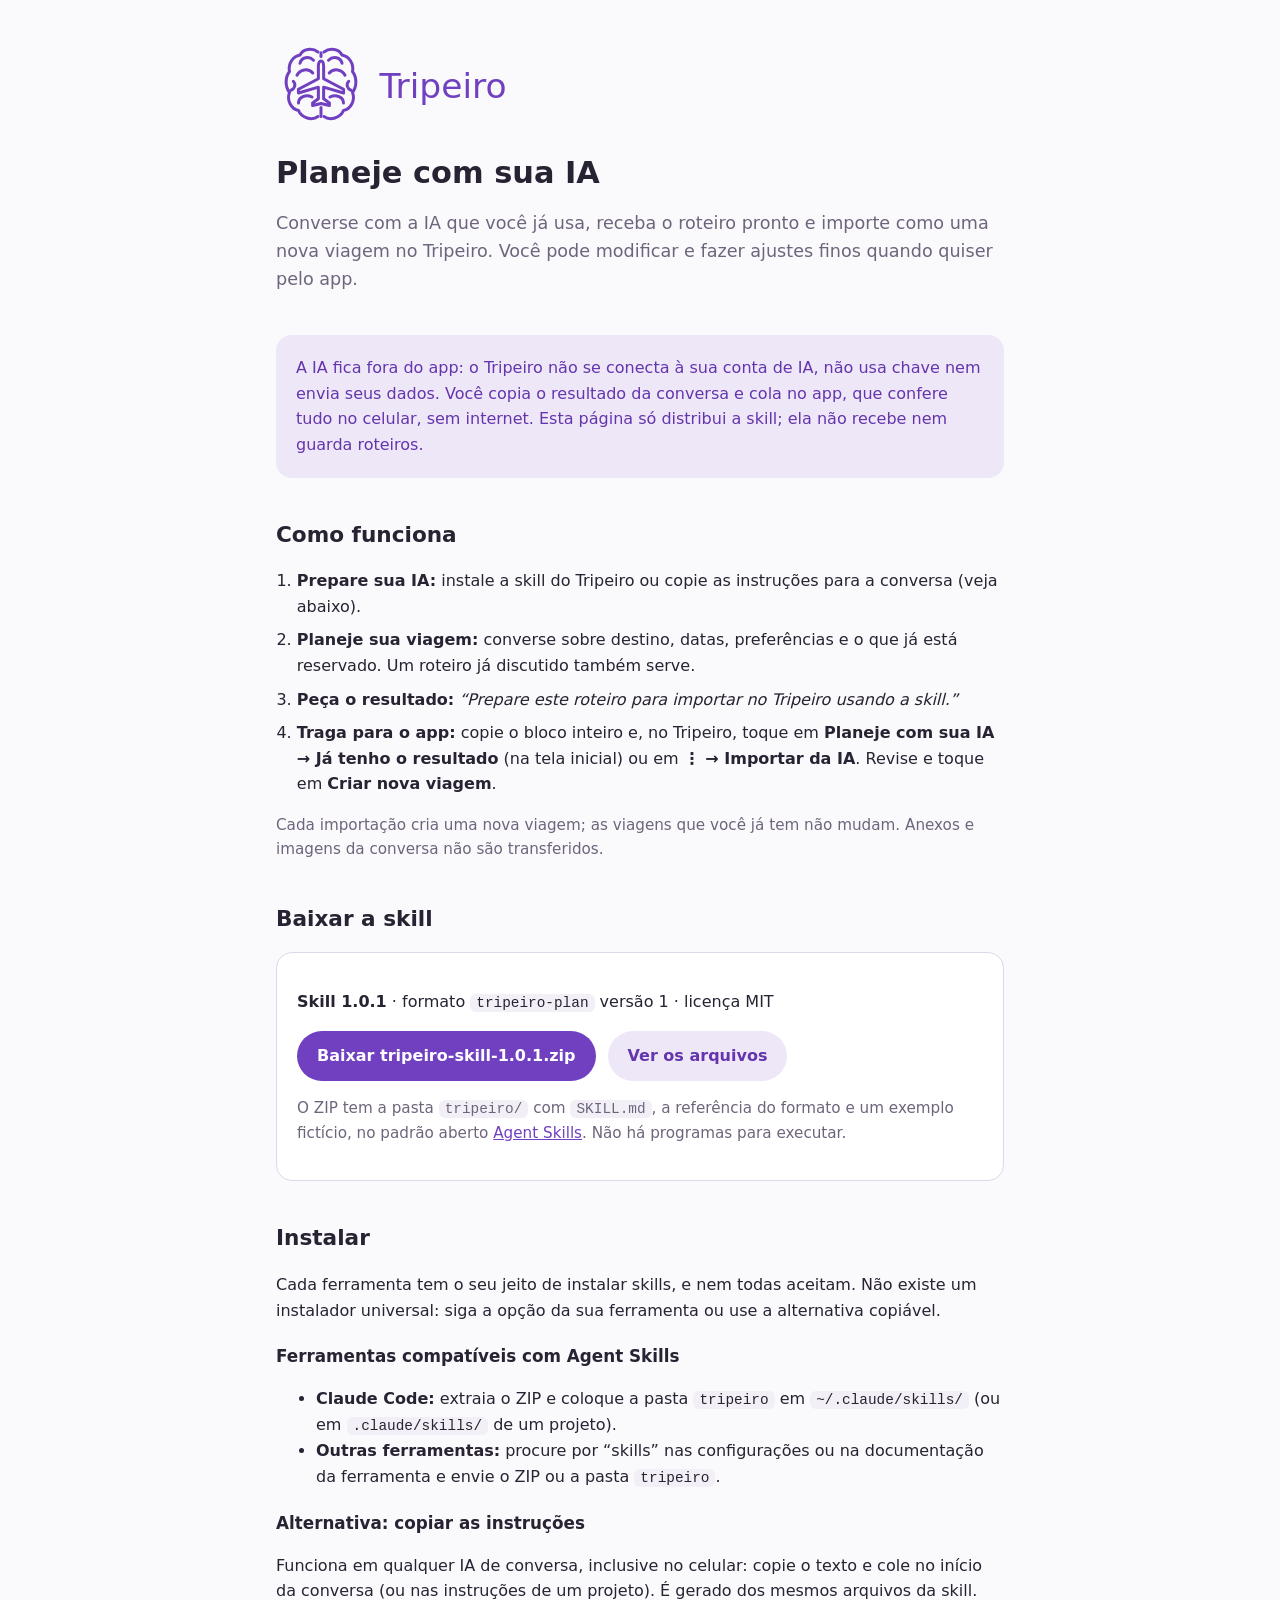
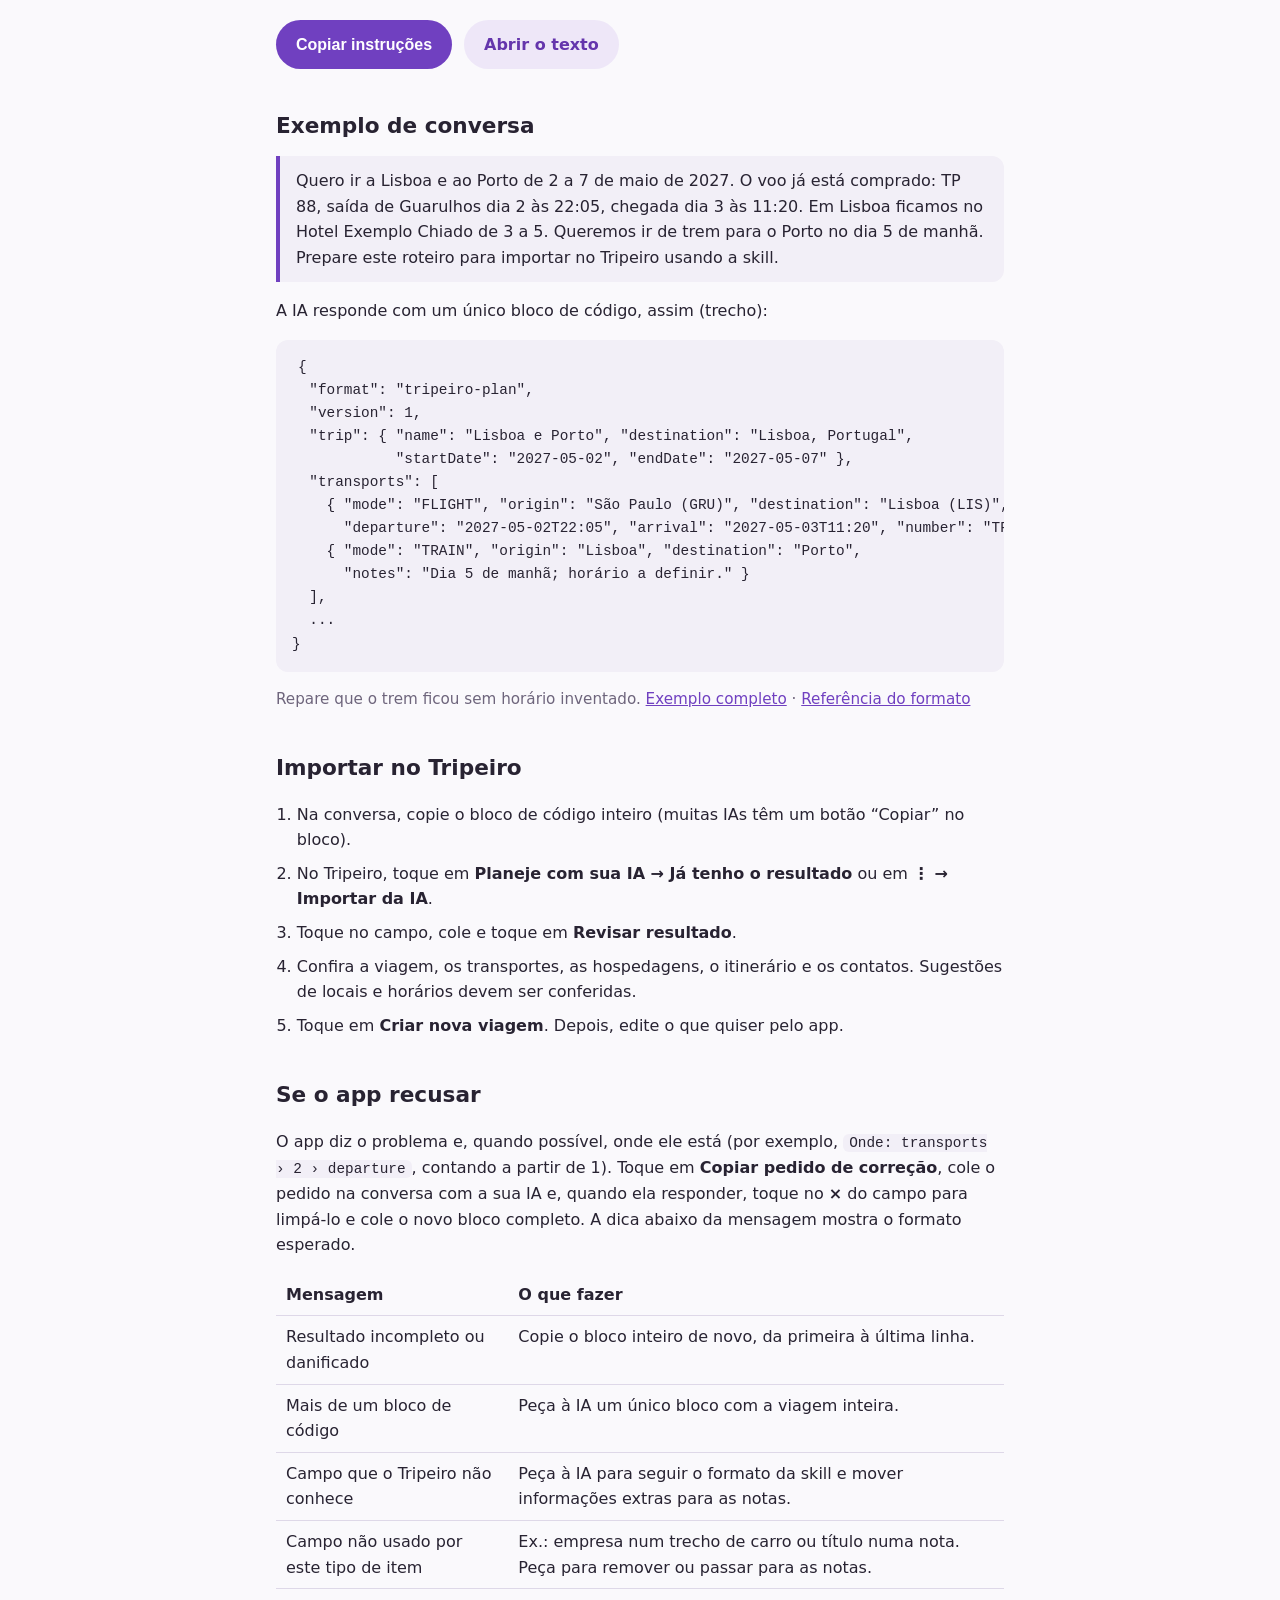
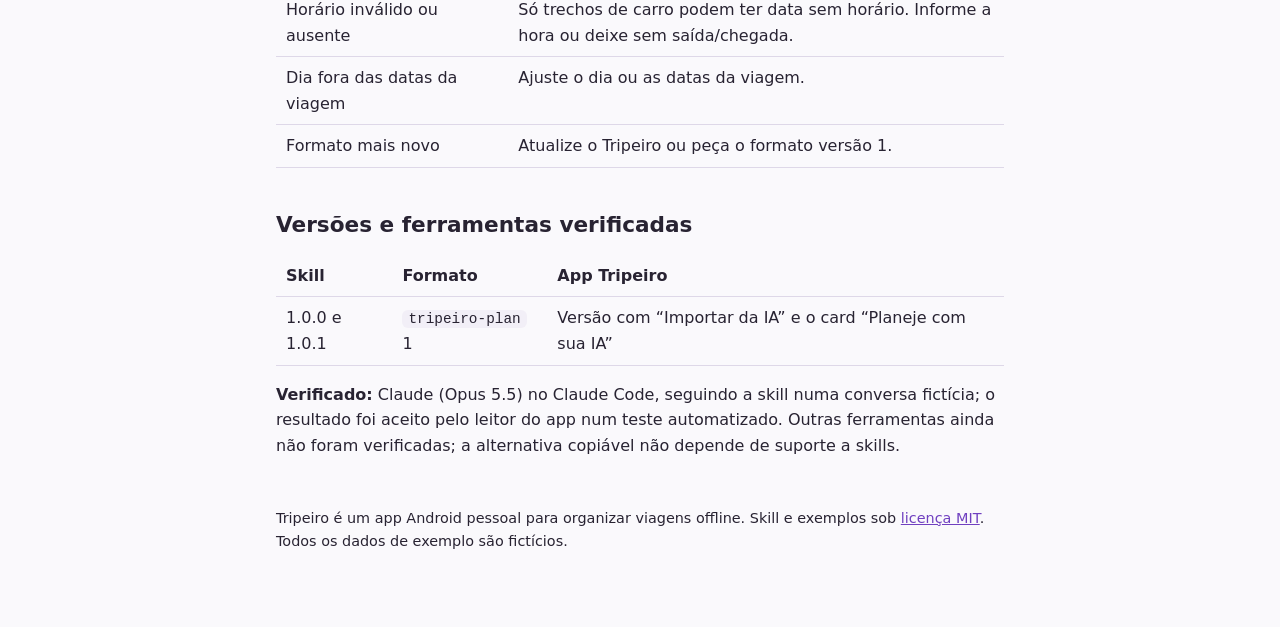
==== docs/index.html @ 2668ce4d "Skill 1.0.1: pedido de correção copiado do app Co-Authored-By: Claude Opus 5.5 <noreply@anthropic.co" ====
<!doctype html>
<html lang="pt-BR">
<head>
<meta charset="utf-8">
<meta name="viewport" content="width=device-width, initial-scale=1">
<title>Tripeiro · Planeje com sua IA</title>
<meta name="description" content="Skill do Tripeiro para planejar viagens com a sua IA e importar o resultado no app.">
<link rel="icon" href="assets/simbolo.svg" type="image/svg+xml">
<style>
  :root {
    --bg:#FAF9FC; --surface:#FFFFFF; --raised:#F2EFF7; --text:#282332; --muted:#6E657C; --line:#DED8E8;
    --primary:#7040C0; --hover:#5E32A8; --on:#FFFFFF; --soft:#EEE7F8; --softtext:#6435AC; --error:#AC3046;
    --radius:16px; color-scheme:light;
  }
  @media (prefers-color-scheme: dark) {
    :root {
      --bg:#17141D; --surface:#211C2A; --raised:#2B2436; --text:#F3EEF8; --muted:#B8ADC8; --line:#44384F;
      --primary:#BB9AF0; --hover:#CCB2F6; --on:#241336; --soft:#352746; --softtext:#D6BDFB; --error:#FF9BAA;
      color-scheme:dark;
    }
    .logo-light { display:none; }
    .logo-dark { display:block !important; }
  }
  * { box-sizing:border-box; }
  body { margin:0; background:var(--bg); color:var(--text); font:16px/1.6 "Segoe UI", Roboto, system-ui, sans-serif; }
  main { max-width:760px; margin:0 auto; padding:24px 16px 64px; }
  header { padding:16px 0 8px; }
  header img { width:240px; max-width:70%; height:auto; }
  .logo-dark { display:none; }
  h1 { font-size:1.9rem; line-height:1.25; margin:16px 0 8px; }
  h2 { font-size:1.35rem; margin:40px 0 12px; }
  h3 { font-size:1.05rem; margin:20px 0 6px; }
  p, li { color:var(--text); }
  .lead { font-size:1.1rem; color:var(--muted); }
  a { color:var(--primary); }
  .card { background:var(--surface); border:1px solid var(--line); border-radius:var(--radius); padding:20px; margin:16px 0; }
  .soft { background:var(--soft); color:var(--softtext); border:none; }
  ol.steps { padding-left:1.3em; }
  ol.steps li { margin:8px 0; }
  .button { display:inline-flex; align-items:center; gap:8px; min-height:48px; padding:12px 20px; border-radius:999px;
    background:var(--primary); color:var(--on); text-decoration:none; font-weight:600; border:none; font-size:1rem; cursor:pointer; }
  .button:hover { background:var(--hover); }
  .button.secondary { background:var(--soft); color:var(--softtext); }
  .actions { display:flex; flex-wrap:wrap; gap:12px; margin:12px 0; }
  code, pre { font-family:Consolas, "Roboto Mono", monospace; font-size:.9rem; }
  code { background:var(--raised); padding:1px 6px; border-radius:6px; }
  pre { background:var(--raised); padding:16px; border-radius:12px; overflow-x:auto; white-space:pre; }
  blockquote { margin:0; padding:12px 16px; border-left:4px solid var(--primary); background:var(--raised); border-radius:0 12px 12px 0; }
  table { width:100%; border-collapse:collapse; display:block; overflow-x:auto; }
  th, td { text-align:left; padding:8px 10px; border-bottom:1px solid var(--line); vertical-align:top; }
  .muted { color:var(--muted); font-size:.95rem; }
  #copy-status { margin-left:4px; color:var(--muted); }
  footer { margin-top:48px; color:var(--muted); font-size:.9rem; }
  :focus-visible { outline:3px solid var(--primary); outline-offset:2px; }
</style>
</head>
<body>
<main>
<header>
  <img class="logo-light" src="assets/logo.svg" alt="Tripeiro" width="320" height="120">
  <img class="logo-dark" src="assets/logo-escuro.svg" alt="Tripeiro" width="320" height="120">
  <h1>Planeje com sua IA</h1>
  <p class="lead">Converse com a IA que você já usa, receba o roteiro pronto e importe como uma nova viagem no Tripeiro. Você pode modificar e fazer ajustes finos quando quiser pelo app.</p>
</header>

<div class="card soft">
  A IA fica fora do app: o Tripeiro não se conecta à sua conta de IA, não usa chave nem envia seus dados. Você copia o resultado da conversa e cola no app, que confere tudo no celular, sem internet. Esta página só distribui a skill; ela não recebe nem guarda roteiros.
</div>

<h2 id="como-funciona">Como funciona</h2>
<ol class="steps">
  <li><strong>Prepare sua IA:</strong> instale a skill do Tripeiro ou copie as instruções para a conversa (veja abaixo).</li>
  <li><strong>Planeje sua viagem:</strong> converse sobre destino, datas, preferências e o que já está reservado. Um roteiro já discutido também serve.</li>
  <li><strong>Peça o resultado:</strong> <em>“Prepare este roteiro para importar no Tripeiro usando a skill.”</em></li>
  <li><strong>Traga para o app:</strong> copie o bloco inteiro e, no Tripeiro, toque em <strong>Planeje com sua IA → Já tenho o resultado</strong> (na tela inicial) ou em <strong>⋮ → Importar da IA</strong>. Revise e toque em <strong>Criar nova viagem</strong>.</li>
</ol>
<p class="muted">Cada importação cria uma nova viagem; as viagens que você já tem não mudam. Anexos e imagens da conversa não são transferidos.</p>

<h2 id="baixar">Baixar a skill</h2>
<div class="card">
  <p><strong>Skill 1.0.1</strong> · formato <code>tripeiro-plan</code> versão 1 · licença MIT</p>
  <div class="actions">
    <a class="button" href="downloads/tripeiro-skill-1.0.1.zip" download>Baixar tripeiro-skill-1.0.1.zip</a>
    <a class="button secondary" href="https://github.com/gdonscoi/tripeiro/tree/main/skills/tripeiro">Ver os arquivos</a>
  </div>
  <p class="muted">O ZIP tem a pasta <code>tripeiro/</code> com <code>SKILL.md</code>, a referência do formato e um exemplo fictício, no padrão aberto <a href="https://agentskills.io/specification">Agent Skills</a>. Não há programas para executar.</p>
</div>

<h2 id="instalar">Instalar</h2>
<p>Cada ferramenta tem o seu jeito de instalar skills, e nem todas aceitam. Não existe um instalador universal: siga a opção da sua ferramenta ou use a alternativa copiável.</p>
<h3>Ferramentas compatíveis com Agent Skills</h3>
<ul>
  <li><strong>Claude Code:</strong> extraia o ZIP e coloque a pasta <code>tripeiro</code> em <code>~/.claude/skills/</code> (ou em <code>.claude/skills/</code> de um projeto).</li>
  <li><strong>Outras ferramentas:</strong> procure por “skills” nas configurações ou na documentação da ferramenta e envie o ZIP ou a pasta <code>tripeiro</code>.</li>
</ul>
<h3 id="copiar">Alternativa: copiar as instruções</h3>
<p>Funciona em qualquer IA de conversa, inclusive no celular: copie o texto e cole no início da conversa (ou nas instruções de um projeto). É gerado dos mesmos arquivos da skill.</p>
<div class="actions">
  <button class="button" id="copy" type="button">Copiar instruções</button>
  <a class="button secondary" href="instrucoes.txt">Abrir o texto</a>
  <span id="copy-status" role="status" aria-live="polite"></span>
</div>

<h2 id="exemplo">Exemplo de conversa</h2>
<blockquote>Quero ir a Lisboa e ao Porto de 2 a 7 de maio de 2027. O voo já está comprado: TP 88, saída de Guarulhos dia 2 às 22:05, chegada dia 3 às 11:20. Em Lisboa ficamos no Hotel Exemplo Chiado de 3 a 5. Queremos ir de trem para o Porto no dia 5 de manhã. Prepare este roteiro para importar no Tripeiro usando a skill.</blockquote>
<p>A IA responde com um único bloco de código, assim (trecho):</p>
<pre><code>{
  "format": "tripeiro-plan",
  "version": 1,
  "trip": { "name": "Lisboa e Porto", "destination": "Lisboa, Portugal",
            "startDate": "2027-05-02", "endDate": "2027-05-07" },
  "transports": [
    { "mode": "FLIGHT", "origin": "São Paulo (GRU)", "destination": "Lisboa (LIS)",
      "departure": "2027-05-02T22:05", "arrival": "2027-05-03T11:20", "number": "TP 88" },
    { "mode": "TRAIN", "origin": "Lisboa", "destination": "Porto",
      "notes": "Dia 5 de manhã; horário a definir." }
  ],
  ...
}</code></pre>
<p class="muted">Repare que o trem ficou sem horário inventado. <a href="exemplo-roteiro.json">Exemplo completo</a> · <a href="https://github.com/gdonscoi/tripeiro/blob/main/skills/tripeiro/references/formato-do-roteiro.md">Referência do formato</a></p>

<h2 id="importar">Importar no Tripeiro</h2>
<ol class="steps">
  <li>Na conversa, copie o bloco de código inteiro (muitas IAs têm um botão “Copiar” no bloco).</li>
  <li>No Tripeiro, toque em <strong>Planeje com sua IA → Já tenho o resultado</strong> ou em <strong>⋮ → Importar da IA</strong>.</li>
  <li>Toque no campo, cole e toque em <strong>Revisar resultado</strong>.</li>
  <li>Confira a viagem, os transportes, as hospedagens, o itinerário e os contatos. Sugestões de locais e horários devem ser conferidas.</li>
  <li>Toque em <strong>Criar nova viagem</strong>. Depois, edite o que quiser pelo app.</li>
</ol>

<h2 id="problemas">Se o app recusar</h2>
<p>O app diz o problema e, quando possível, onde ele está (por exemplo, <code>Onde: transports › 2 › departure</code>, contando a partir de 1). Toque em <strong>Copiar pedido de correção</strong>, cole o pedido na conversa com a sua IA e, quando ela responder, toque no <strong>×</strong> do campo para limpá-lo e cole o novo bloco completo. A dica abaixo da mensagem mostra o formato esperado.</p>
<table>
  <thead><tr><th>Mensagem</th><th>O que fazer</th></tr></thead>
  <tbody>
    <tr><td>Resultado incompleto ou danificado</td><td>Copie o bloco inteiro de novo, da primeira à última linha.</td></tr>
    <tr><td>Mais de um bloco de código</td><td>Peça à IA um único bloco com a viagem inteira.</td></tr>
    <tr><td>Campo que o Tripeiro não conhece</td><td>Peça à IA para seguir o formato da skill e mover informações extras para as notas.</td></tr>
    <tr><td>Campo não usado por este tipo de item</td><td>Ex.: empresa num trecho de carro ou título numa nota. Peça para remover ou passar para as notas.</td></tr>
    <tr><td>Horário inválido ou ausente</td><td>Só trechos de carro podem ter data sem horário. Informe a hora ou deixe sem saída/chegada.</td></tr>
    <tr><td>Dia fora das datas da viagem</td><td>Ajuste o dia ou as datas da viagem.</td></tr>
    <tr><td>Formato mais novo</td><td>Atualize o Tripeiro ou peça o formato versão 1.</td></tr>
  </tbody>
</table>

<h2 id="verificado">Versões e ferramentas verificadas</h2>
<table>
  <thead><tr><th>Skill</th><th>Formato</th><th>App Tripeiro</th></tr></thead>
  <tbody><tr><td>1.0.0 e 1.0.1</td><td><code>tripeiro-plan</code> 1</td><td>Versão com “Importar da IA” e o card “Planeje com sua IA”</td></tr></tbody>
</table>
<p><strong>Verificado:</strong> Claude (Opus 5.5) no Claude Code, seguindo a skill numa conversa fictícia; o resultado foi aceito pelo leitor do app num teste automatizado. Outras ferramentas ainda não foram verificadas; a alternativa copiável não depende de suporte a skills.</p>

<footer>
  <p>Tripeiro é um app Android pessoal para organizar viagens offline. Skill e exemplos sob <a href="https://github.com/gdonscoi/tripeiro/blob/main/LICENSE">licença MIT</a>. Todos os dados de exemplo são fictícios.</p>
</footer>
</main>
<script>
  document.getElementById('copy').addEventListener('click', async () => {
    const status = document.getElementById('copy-status');
    try {
      const text = await (await fetch('instrucoes.txt')).text();
      await navigator.clipboard.writeText(text);
      status.textContent = 'Instruções copiadas.';
    } catch (e) {
      status.textContent = 'Não foi possível copiar. Use “Abrir o texto” e copie de lá.';
    }
  });
</script>
</body>
</html>
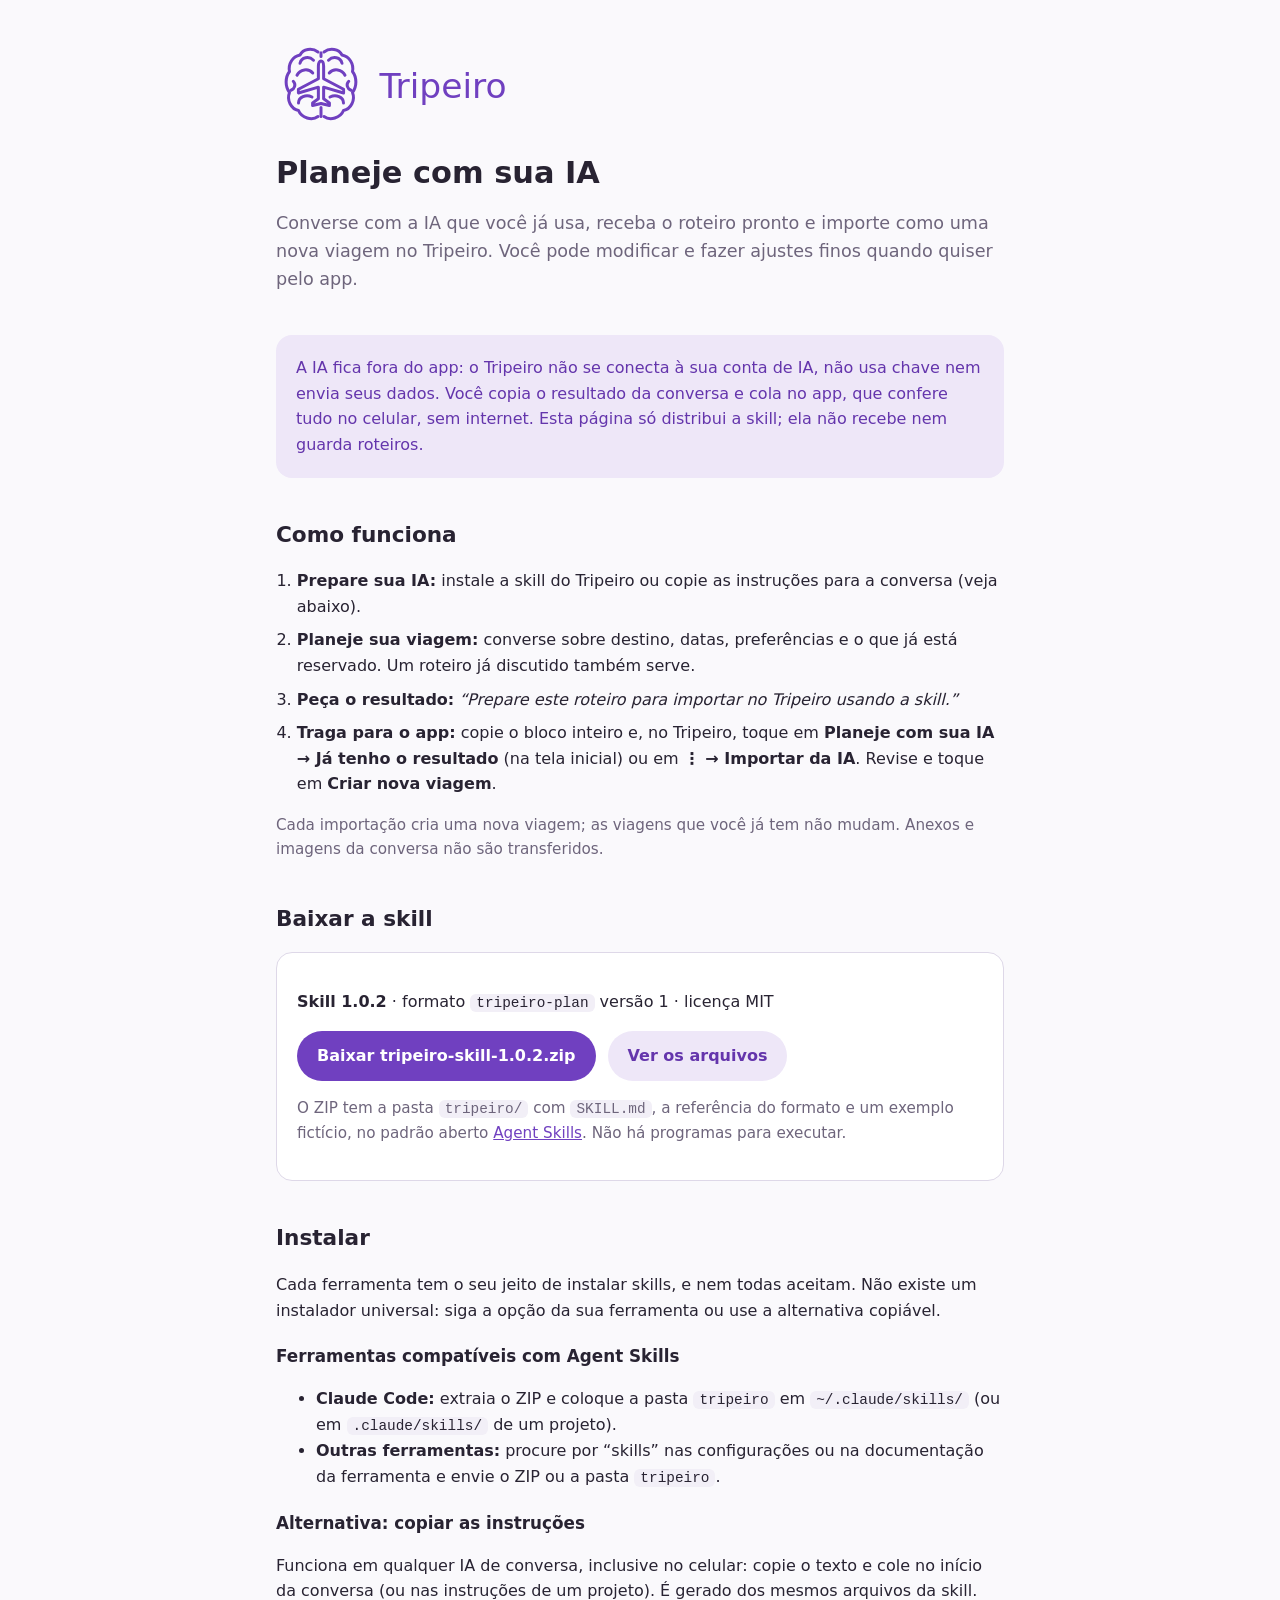
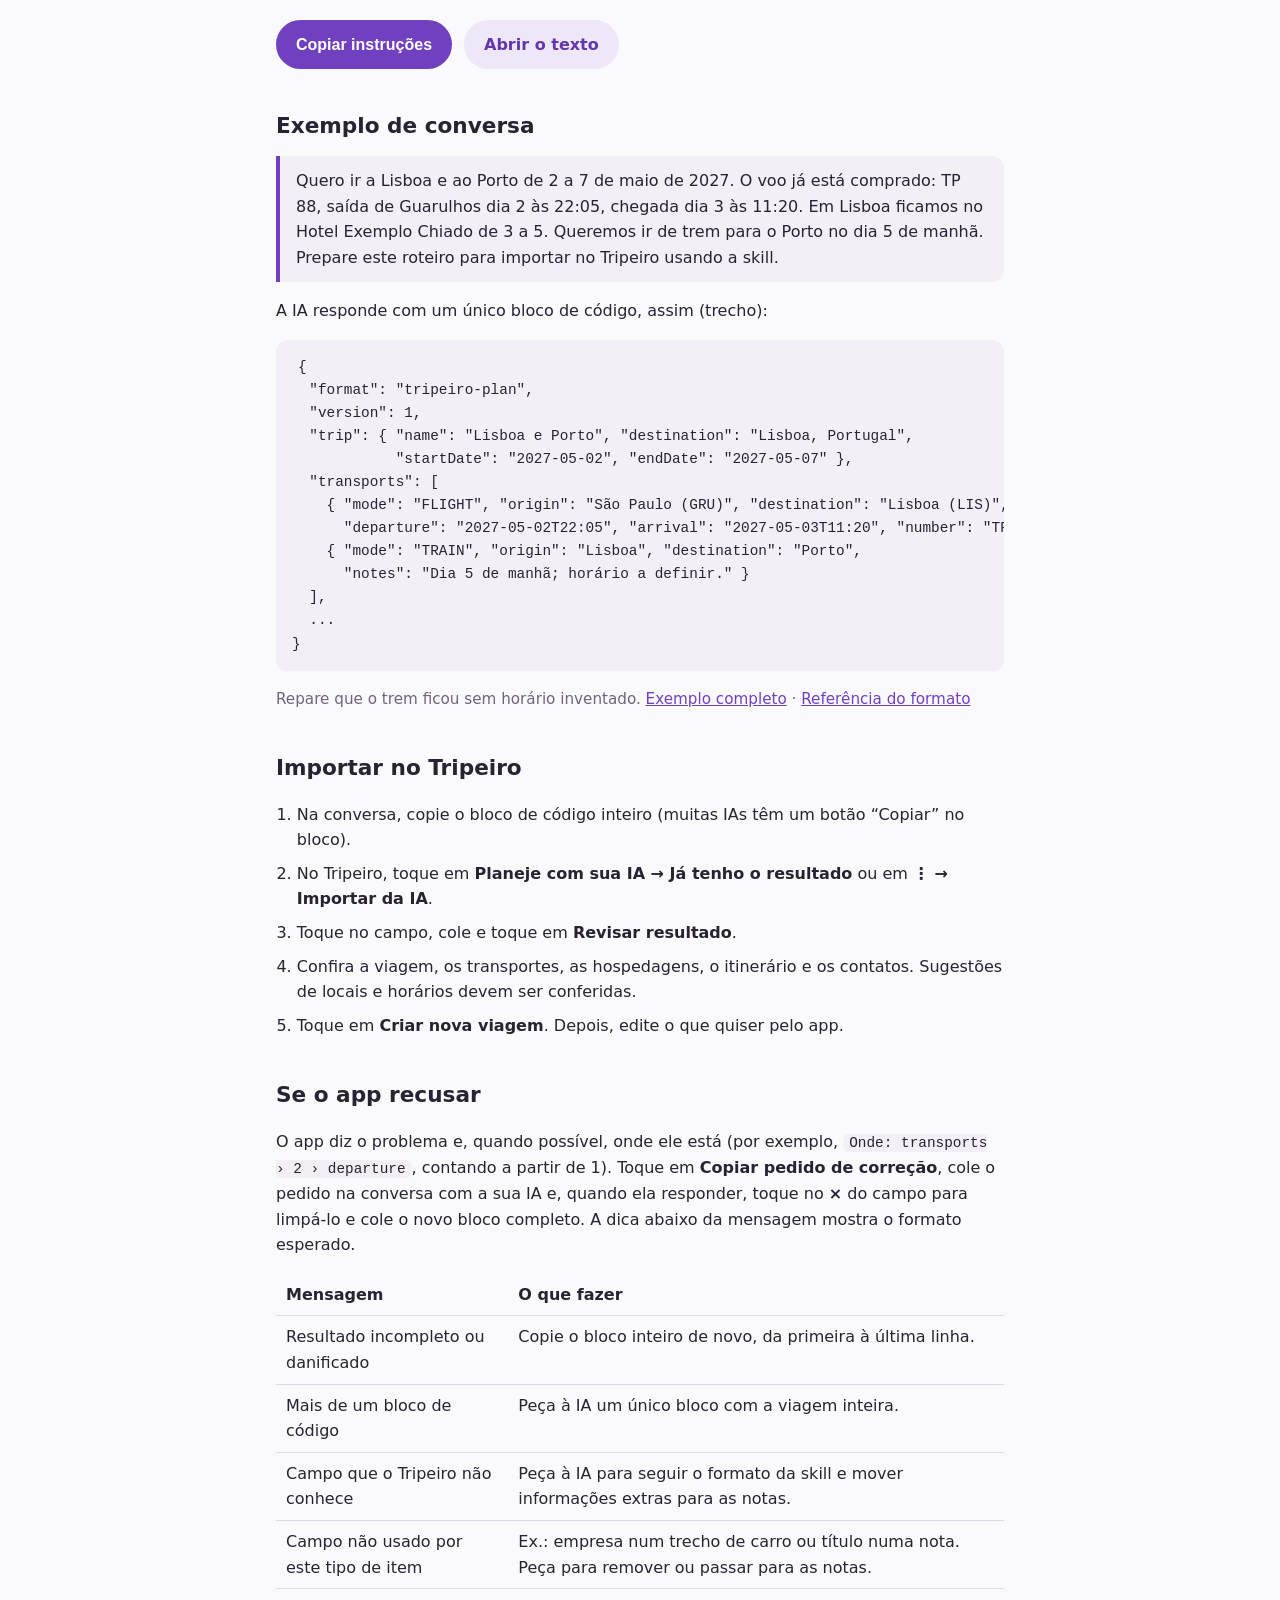
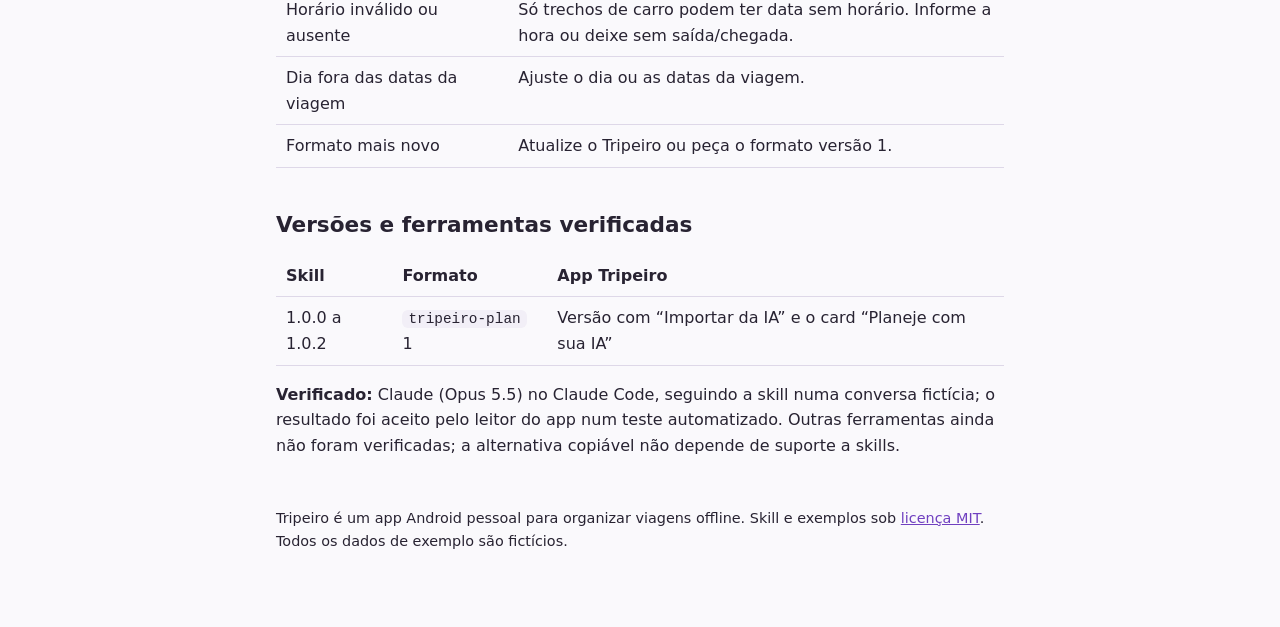
==== commit e175768d: "Skill 1.0.2: pesquisar endereco e coordenadas dos locais" ====
--- a/docs/index.html
+++ b/docs/index.html
@@ -78,9 +78,9 @@
 
 <h2 id="baixar">Baixar a skill</h2>
 <div class="card">
-  <p><strong>Skill 1.0.1</strong> · formato <code>tripeiro-plan</code> versão 1 · licença MIT</p>
+  <p><strong>Skill 1.0.2</strong> · formato <code>tripeiro-plan</code> versão 1 · licença MIT</p>
   <div class="actions">
-    <a class="button" href="downloads/tripeiro-skill-1.0.1.zip" download>Baixar tripeiro-skill-1.0.1.zip</a>
+    <a class="button" href="downloads/tripeiro-skill-1.0.2.zip" download>Baixar tripeiro-skill-1.0.2.zip</a>
     <a class="button secondary" href="https://github.com/gdonscoi/tripeiro/tree/main/skills/tripeiro">Ver os arquivos</a>
   </div>
   <p class="muted">O ZIP tem a pasta <code>tripeiro/</code> com <code>SKILL.md</code>, a referência do formato e um exemplo fictício, no padrão aberto <a href="https://agentskills.io/specification">Agent Skills</a>. Não há programas para executar.</p>
@@ -146,7 +146,7 @@
 <h2 id="verificado">Versões e ferramentas verificadas</h2>
 <table>
   <thead><tr><th>Skill</th><th>Formato</th><th>App Tripeiro</th></tr></thead>
-  <tbody><tr><td>1.0.0 e 1.0.1</td><td><code>tripeiro-plan</code> 1</td><td>Versão com “Importar da IA” e o card “Planeje com sua IA”</td></tr></tbody>
+  <tbody><tr><td>1.0.0 a 1.0.2</td><td><code>tripeiro-plan</code> 1</td><td>Versão com “Importar da IA” e o card “Planeje com sua IA”</td></tr></tbody>
 </table>
 <p><strong>Verificado:</strong> Claude (Opus 5.5) no Claude Code, seguindo a skill numa conversa fictícia; o resultado foi aceito pelo leitor do app num teste automatizado. Outras ferramentas ainda não foram verificadas; a alternativa copiável não depende de suporte a skills.</p>
 
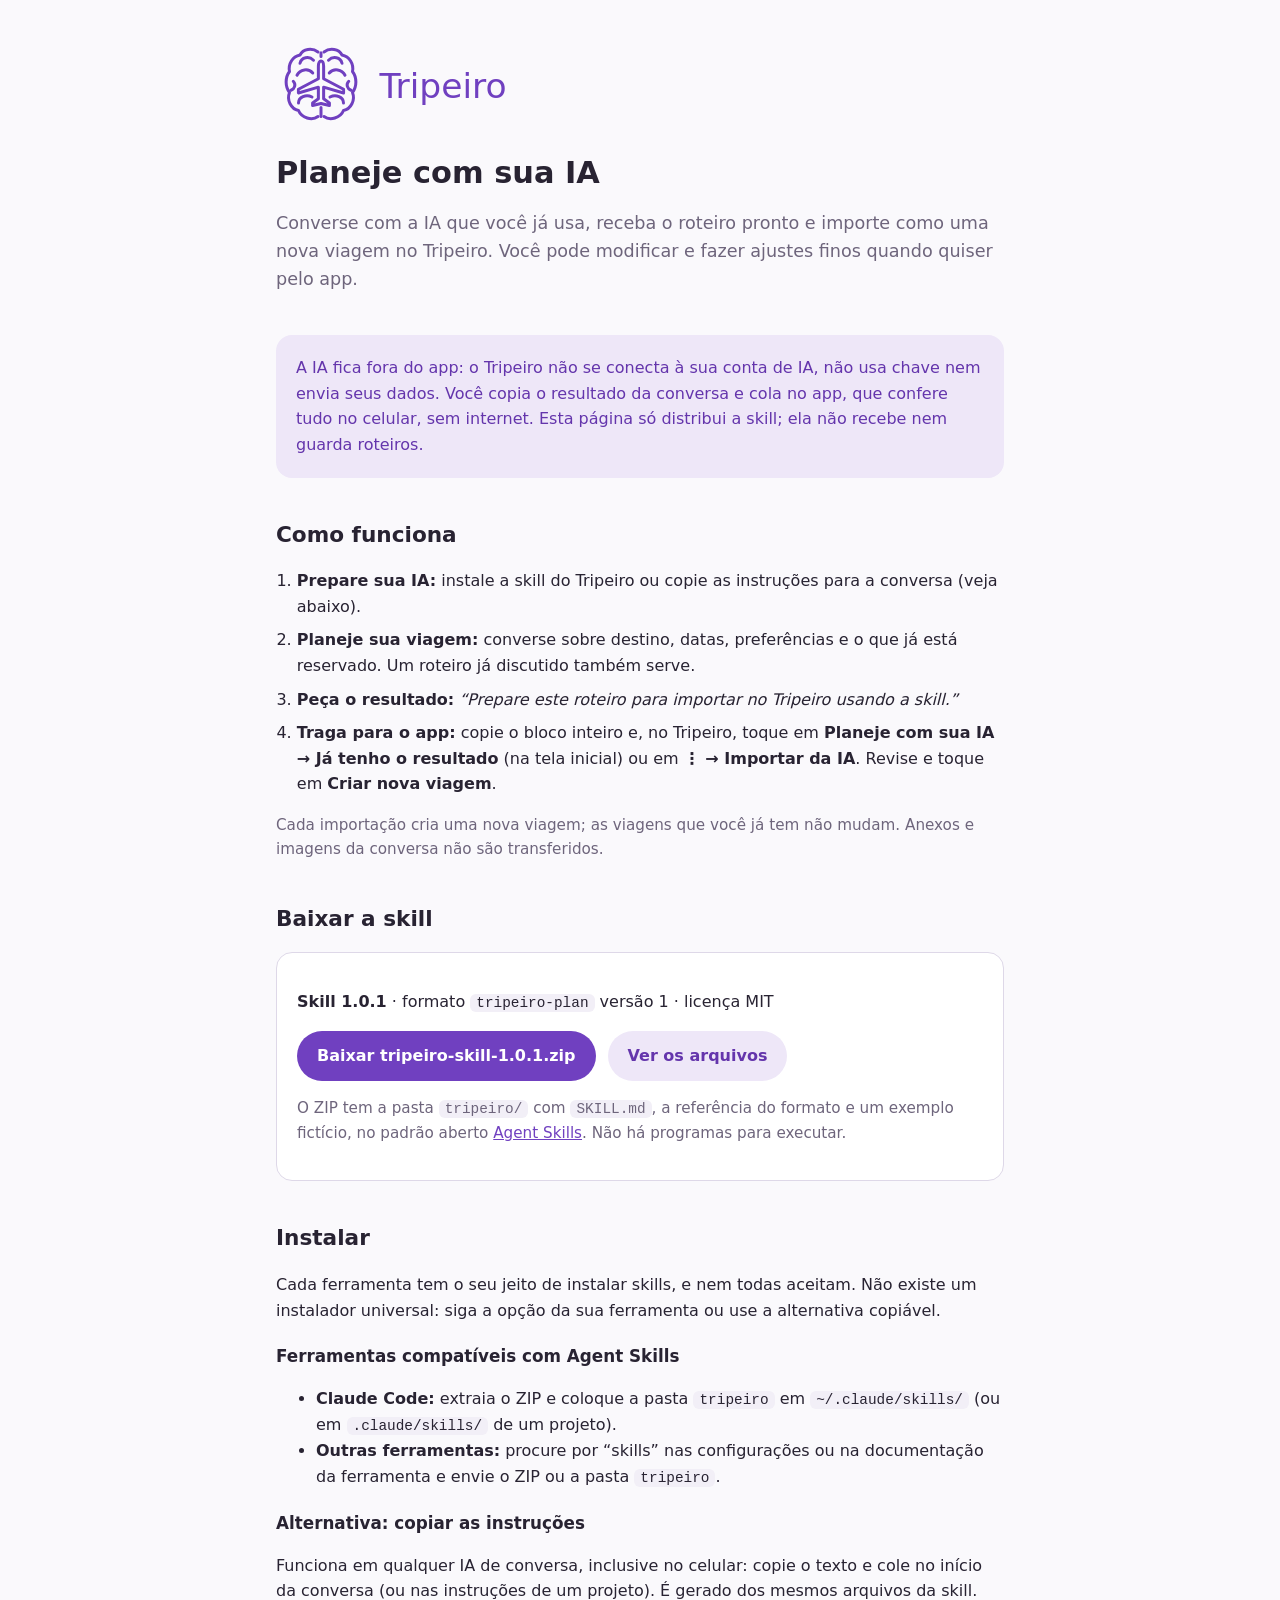
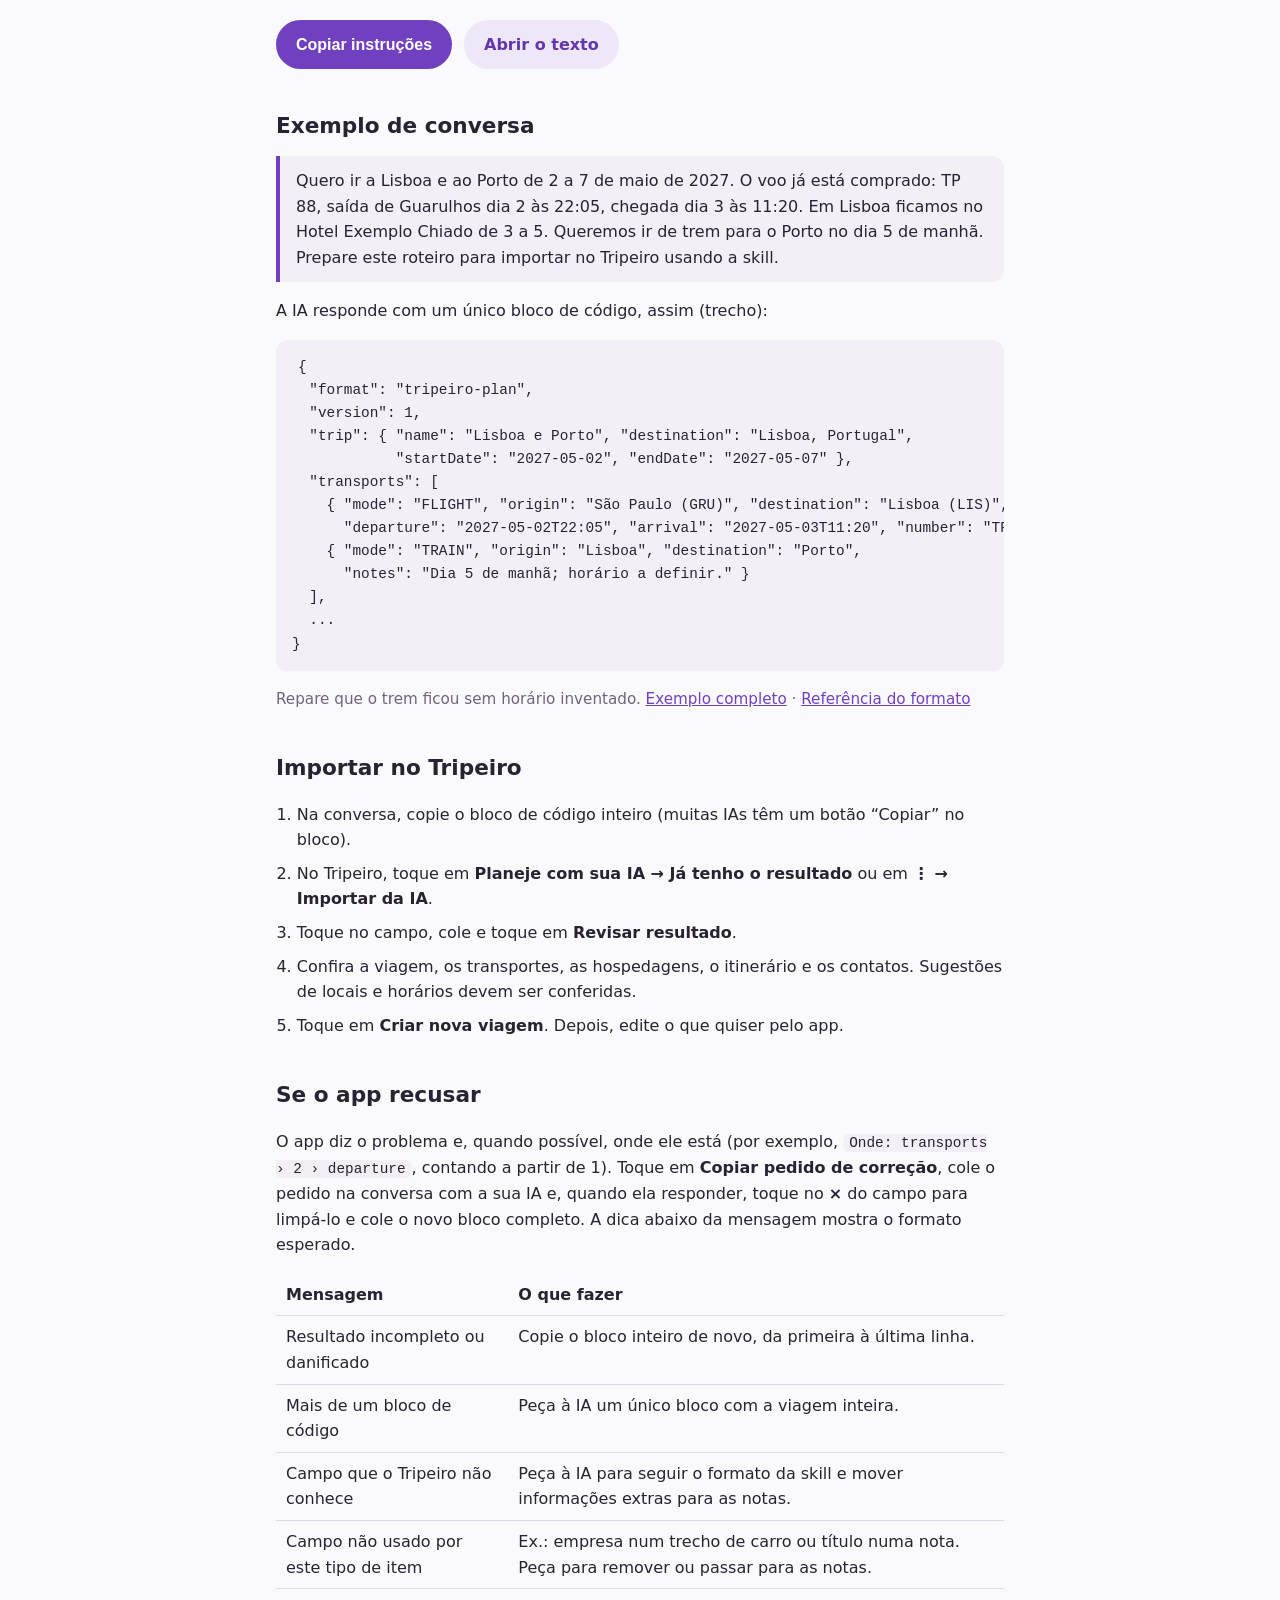
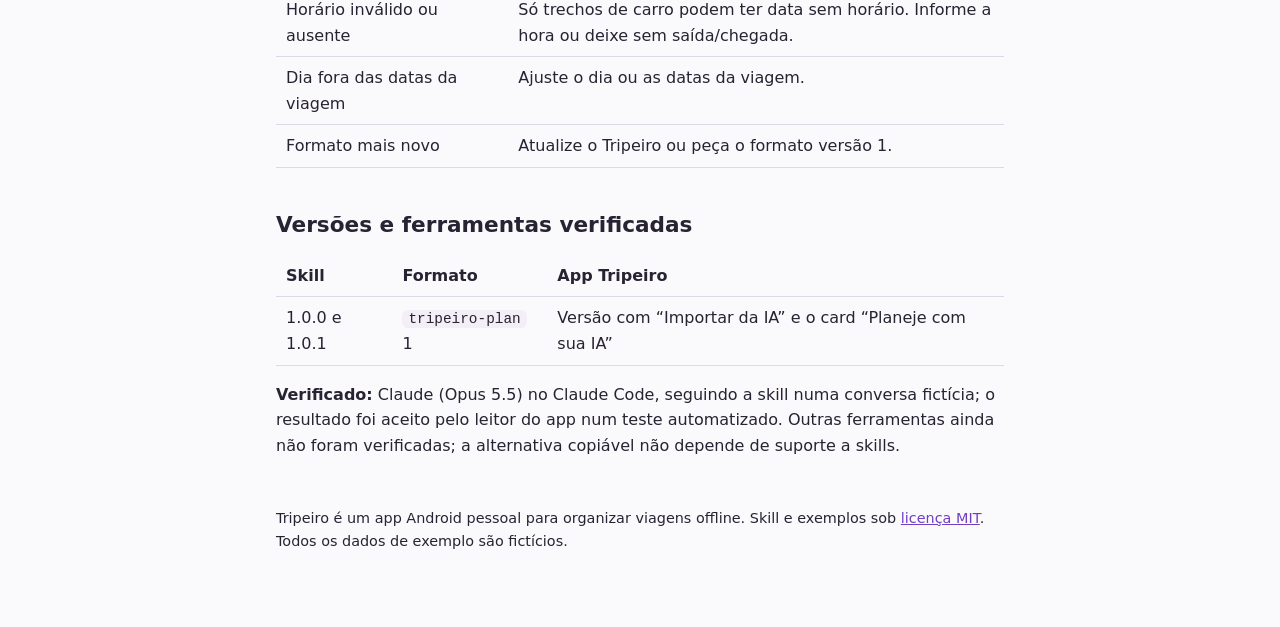
==== commit 9b249c0c: "Merge pull request #1 from gdonscoi/codex/158-pedido-correcao Skill 1.0.1: pedido de correção copiad" ====
--- a/docs/index.html
+++ b/docs/index.html
@@ -78,9 +78,9 @@
 
 <h2 id="baixar">Baixar a skill</h2>
 <div class="card">
-  <p><strong>Skill 1.0.2</strong> · formato <code>tripeiro-plan</code> versão 1 · licença MIT</p>
+  <p><strong>Skill 1.0.1</strong> · formato <code>tripeiro-plan</code> versão 1 · licença MIT</p>
   <div class="actions">
-    <a class="button" href="downloads/tripeiro-skill-1.0.2.zip" download>Baixar tripeiro-skill-1.0.2.zip</a>
+    <a class="button" href="downloads/tripeiro-skill-1.0.1.zip" download>Baixar tripeiro-skill-1.0.1.zip</a>
     <a class="button secondary" href="https://github.com/gdonscoi/tripeiro/tree/main/skills/tripeiro">Ver os arquivos</a>
   </div>
   <p class="muted">O ZIP tem a pasta <code>tripeiro/</code> com <code>SKILL.md</code>, a referência do formato e um exemplo fictício, no padrão aberto <a href="https://agentskills.io/specification">Agent Skills</a>. Não há programas para executar.</p>
@@ -146,7 +146,7 @@
 <h2 id="verificado">Versões e ferramentas verificadas</h2>
 <table>
   <thead><tr><th>Skill</th><th>Formato</th><th>App Tripeiro</th></tr></thead>
-  <tbody><tr><td>1.0.0 a 1.0.2</td><td><code>tripeiro-plan</code> 1</td><td>Versão com “Importar da IA” e o card “Planeje com sua IA”</td></tr></tbody>
+  <tbody><tr><td>1.0.0 e 1.0.1</td><td><code>tripeiro-plan</code> 1</td><td>Versão com “Importar da IA” e o card “Planeje com sua IA”</td></tr></tbody>
 </table>
 <p><strong>Verificado:</strong> Claude (Opus 5.5) no Claude Code, seguindo a skill numa conversa fictícia; o resultado foi aceito pelo leitor do app num teste automatizado. Outras ferramentas ainda não foram verificadas; a alternativa copiável não depende de suporte a skills.</p>
 
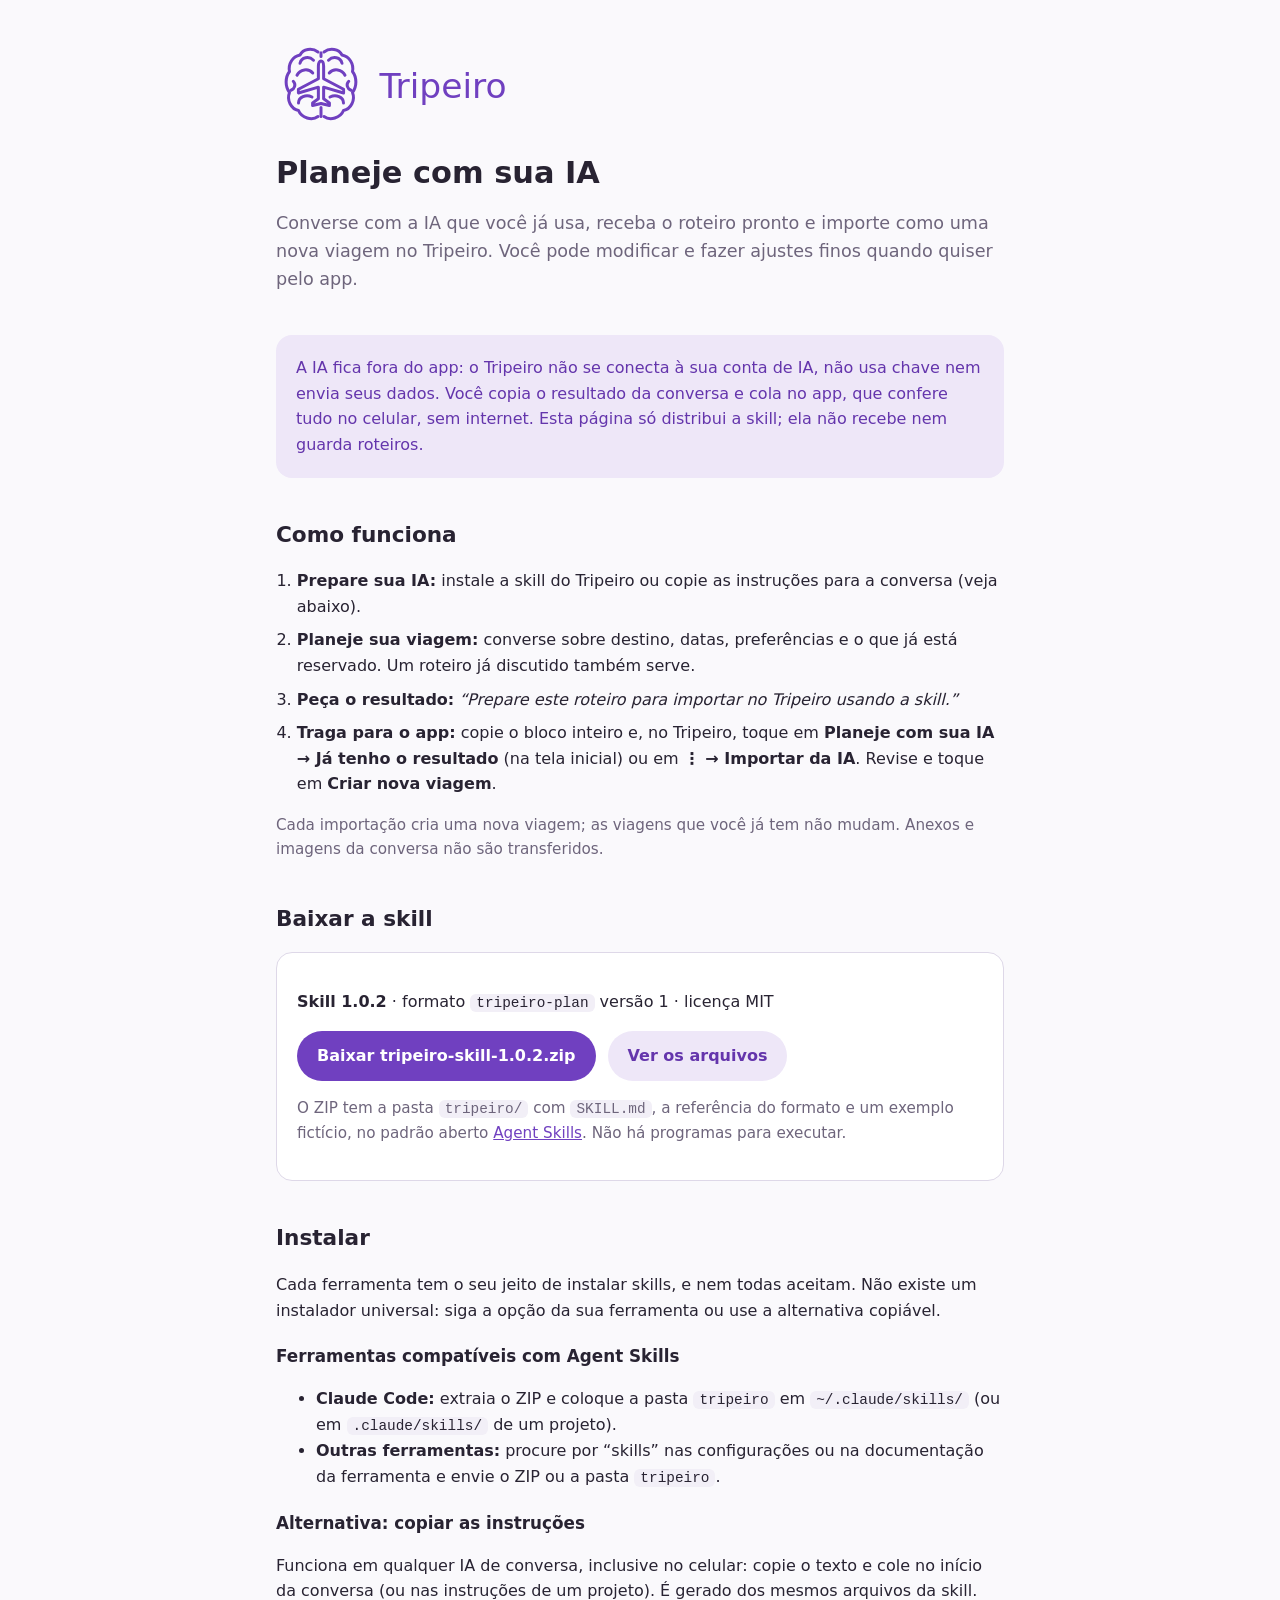
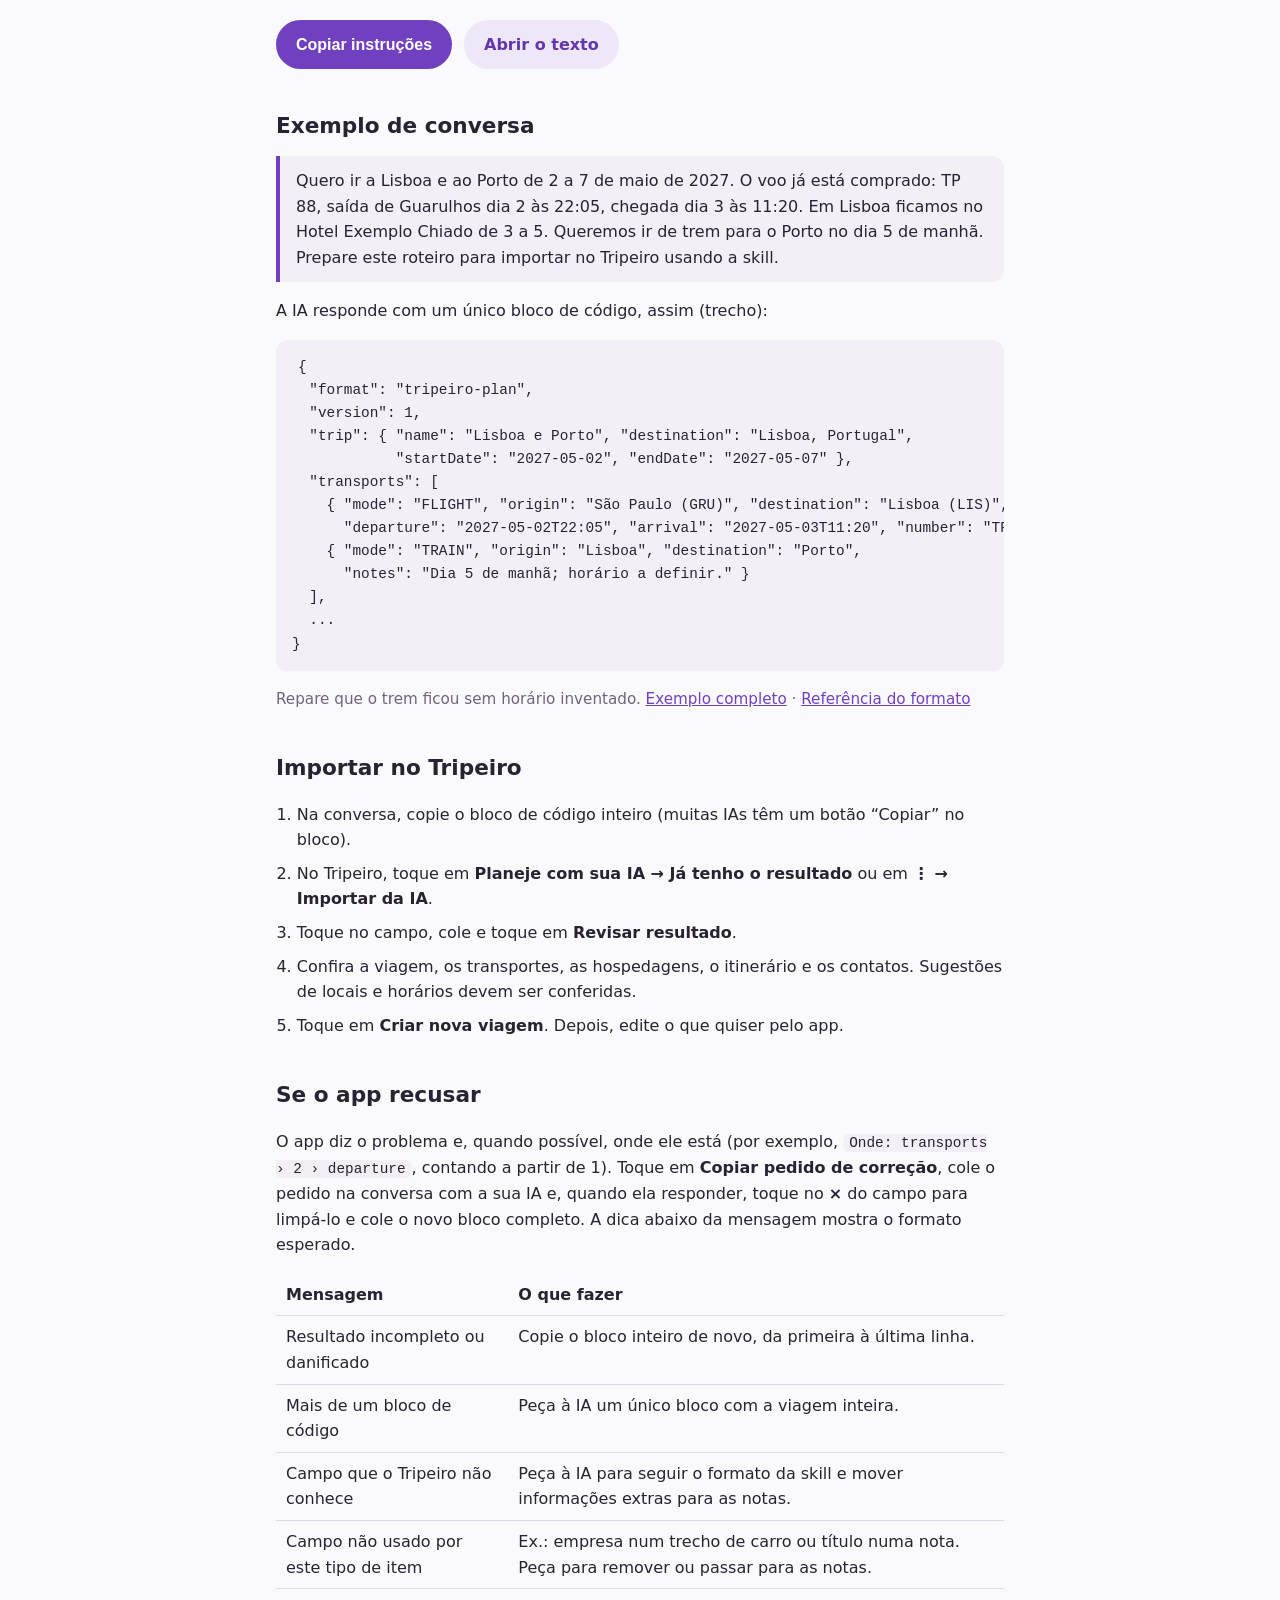
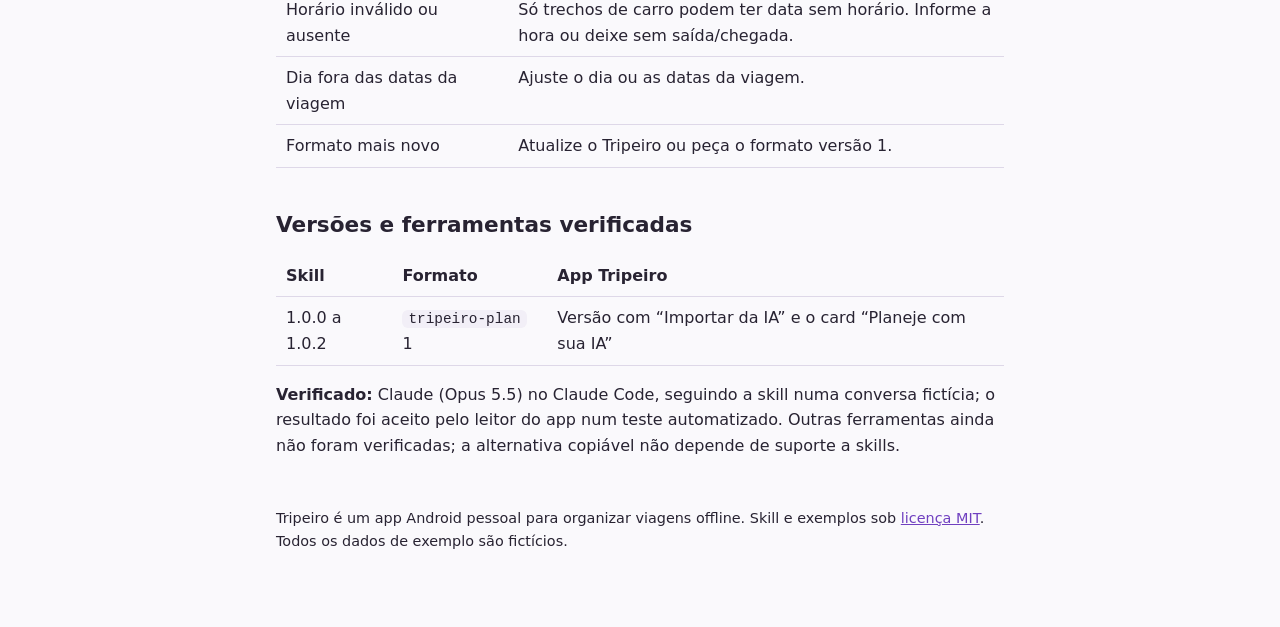
==== commit 7f15a35e: "Merge pull request #2 from gdonscoi/codex/skill-endereco-coordenadas Skill 1.0.2: buscar endereço e " ====
--- a/docs/index.html
+++ b/docs/index.html
@@ -78,9 +78,9 @@
 
 <h2 id="baixar">Baixar a skill</h2>
 <div class="card">
-  <p><strong>Skill 1.0.1</strong> · formato <code>tripeiro-plan</code> versão 1 · licença MIT</p>
+  <p><strong>Skill 1.0.2</strong> · formato <code>tripeiro-plan</code> versão 1 · licença MIT</p>
   <div class="actions">
-    <a class="button" href="downloads/tripeiro-skill-1.0.1.zip" download>Baixar tripeiro-skill-1.0.1.zip</a>
+    <a class="button" href="downloads/tripeiro-skill-1.0.2.zip" download>Baixar tripeiro-skill-1.0.2.zip</a>
     <a class="button secondary" href="https://github.com/gdonscoi/tripeiro/tree/main/skills/tripeiro">Ver os arquivos</a>
   </div>
   <p class="muted">O ZIP tem a pasta <code>tripeiro/</code> com <code>SKILL.md</code>, a referência do formato e um exemplo fictício, no padrão aberto <a href="https://agentskills.io/specification">Agent Skills</a>. Não há programas para executar.</p>
@@ -146,7 +146,7 @@
 <h2 id="verificado">Versões e ferramentas verificadas</h2>
 <table>
   <thead><tr><th>Skill</th><th>Formato</th><th>App Tripeiro</th></tr></thead>
-  <tbody><tr><td>1.0.0 e 1.0.1</td><td><code>tripeiro-plan</code> 1</td><td>Versão com “Importar da IA” e o card “Planeje com sua IA”</td></tr></tbody>
+  <tbody><tr><td>1.0.0 a 1.0.2</td><td><code>tripeiro-plan</code> 1</td><td>Versão com “Importar da IA” e o card “Planeje com sua IA”</td></tr></tbody>
 </table>
 <p><strong>Verificado:</strong> Claude (Opus 5.5) no Claude Code, seguindo a skill numa conversa fictícia; o resultado foi aceito pelo leitor do app num teste automatizado. Outras ferramentas ainda não foram verificadas; a alternativa copiável não depende de suporte a skills.</p>
 
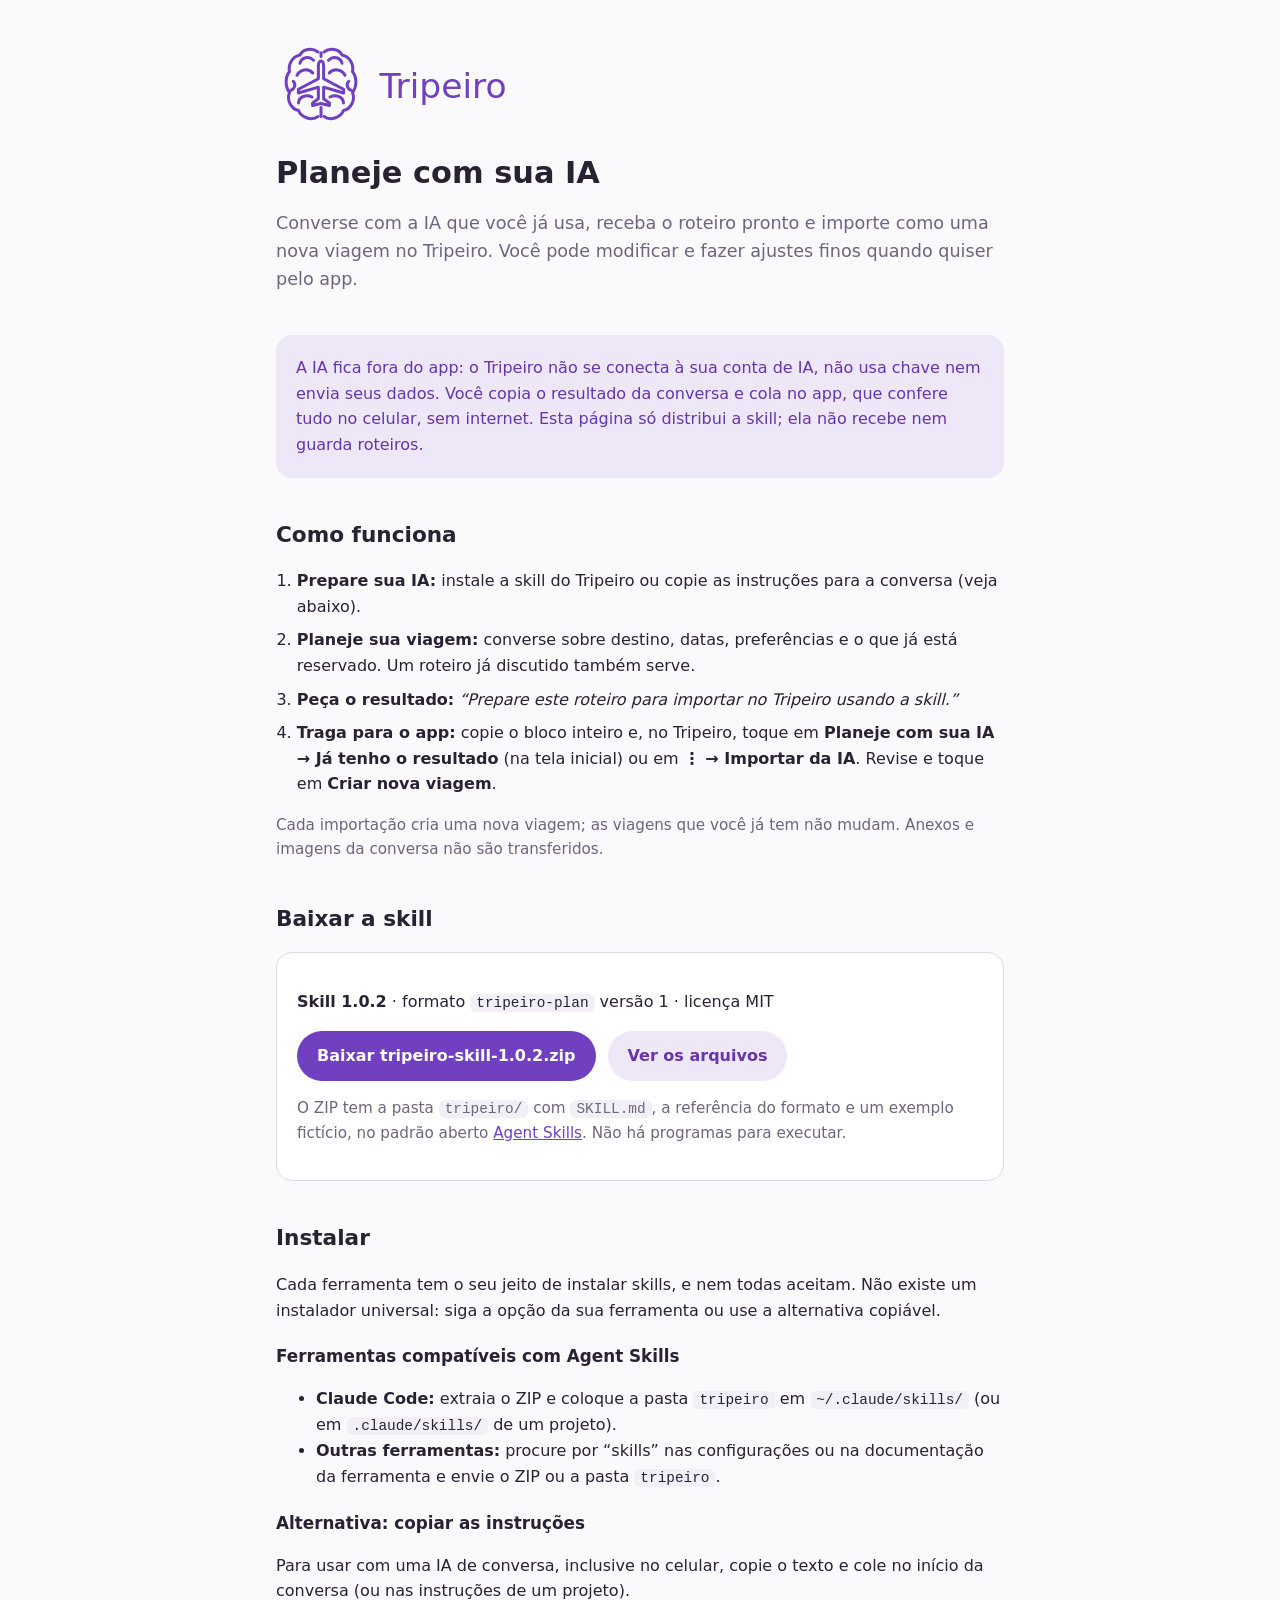
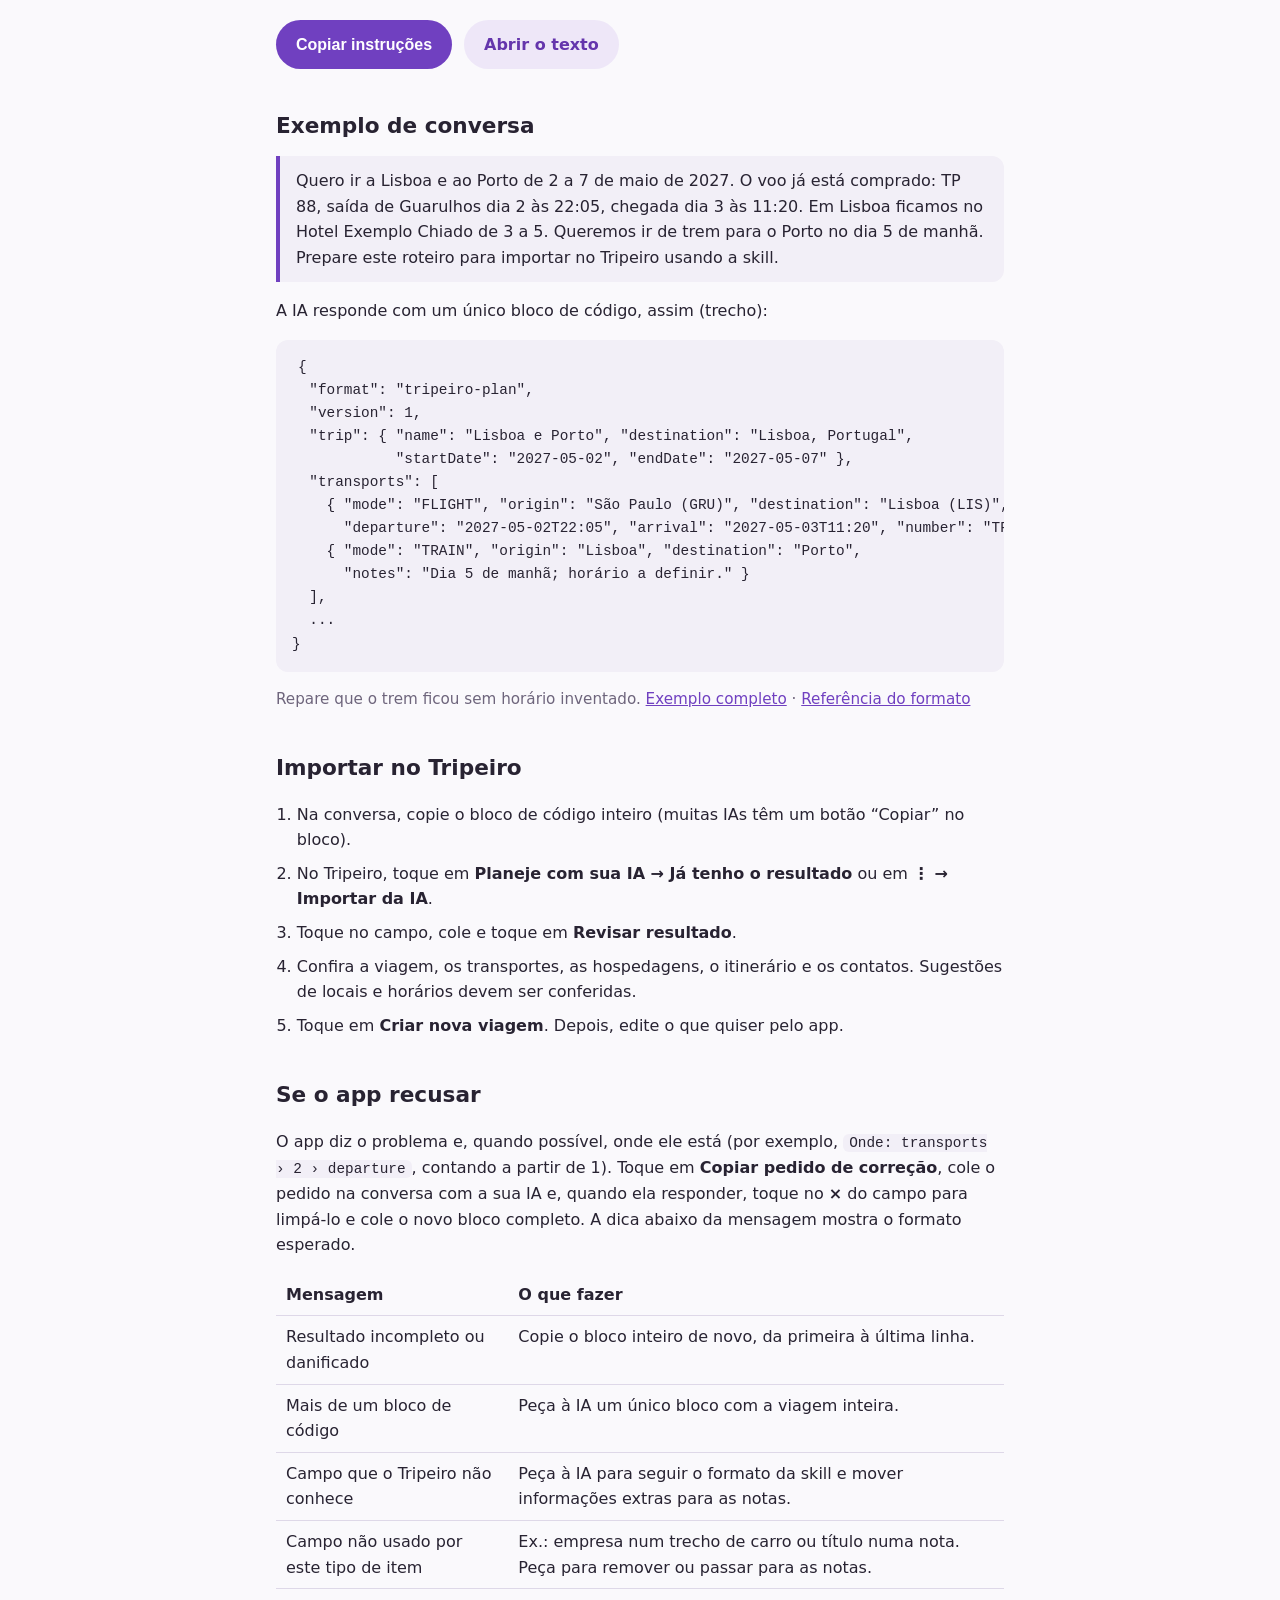
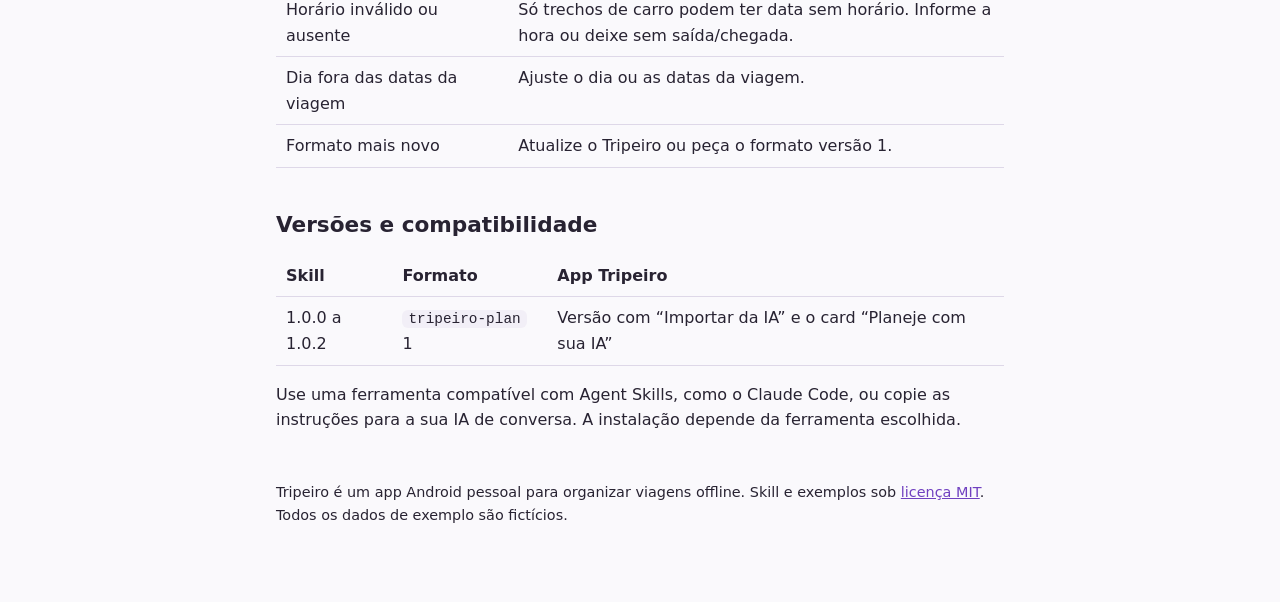
==== commit 0b10e870: "docs: orientar instalação e uso da skill na documentação pública" ====
--- a/docs/index.html
+++ b/docs/index.html
@@ -94,7 +94,7 @@
   <li><strong>Outras ferramentas:</strong> procure por “skills” nas configurações ou na documentação da ferramenta e envie o ZIP ou a pasta <code>tripeiro</code>.</li>
 </ul>
 <h3 id="copiar">Alternativa: copiar as instruções</h3>
-<p>Funciona em qualquer IA de conversa, inclusive no celular: copie o texto e cole no início da conversa (ou nas instruções de um projeto). É gerado dos mesmos arquivos da skill.</p>
+<p>Para usar com uma IA de conversa, inclusive no celular, copie o texto e cole no início da conversa (ou nas instruções de um projeto).</p>
 <div class="actions">
   <button class="button" id="copy" type="button">Copiar instruções</button>
   <a class="button secondary" href="instrucoes.txt">Abrir o texto</a>
@@ -143,12 +143,12 @@
   </tbody>
 </table>
 
-<h2 id="verificado">Versões e ferramentas verificadas</h2>
+<h2 id="verificado">Versões e compatibilidade</h2>
 <table>
   <thead><tr><th>Skill</th><th>Formato</th><th>App Tripeiro</th></tr></thead>
   <tbody><tr><td>1.0.0 a 1.0.2</td><td><code>tripeiro-plan</code> 1</td><td>Versão com “Importar da IA” e o card “Planeje com sua IA”</td></tr></tbody>
 </table>
-<p><strong>Verificado:</strong> Claude (Opus 5.5) no Claude Code, seguindo a skill numa conversa fictícia; o resultado foi aceito pelo leitor do app num teste automatizado. Outras ferramentas ainda não foram verificadas; a alternativa copiável não depende de suporte a skills.</p>
+<p>Use uma ferramenta compatível com Agent Skills, como o Claude Code, ou copie as instruções para a sua IA de conversa. A instalação depende da ferramenta escolhida.</p>
 
 <footer>
   <p>Tripeiro é um app Android pessoal para organizar viagens offline. Skill e exemplos sob <a href="https://github.com/gdonscoi/tripeiro/blob/main/LICENSE">licença MIT</a>. Todos os dados de exemplo são fictícios.</p>
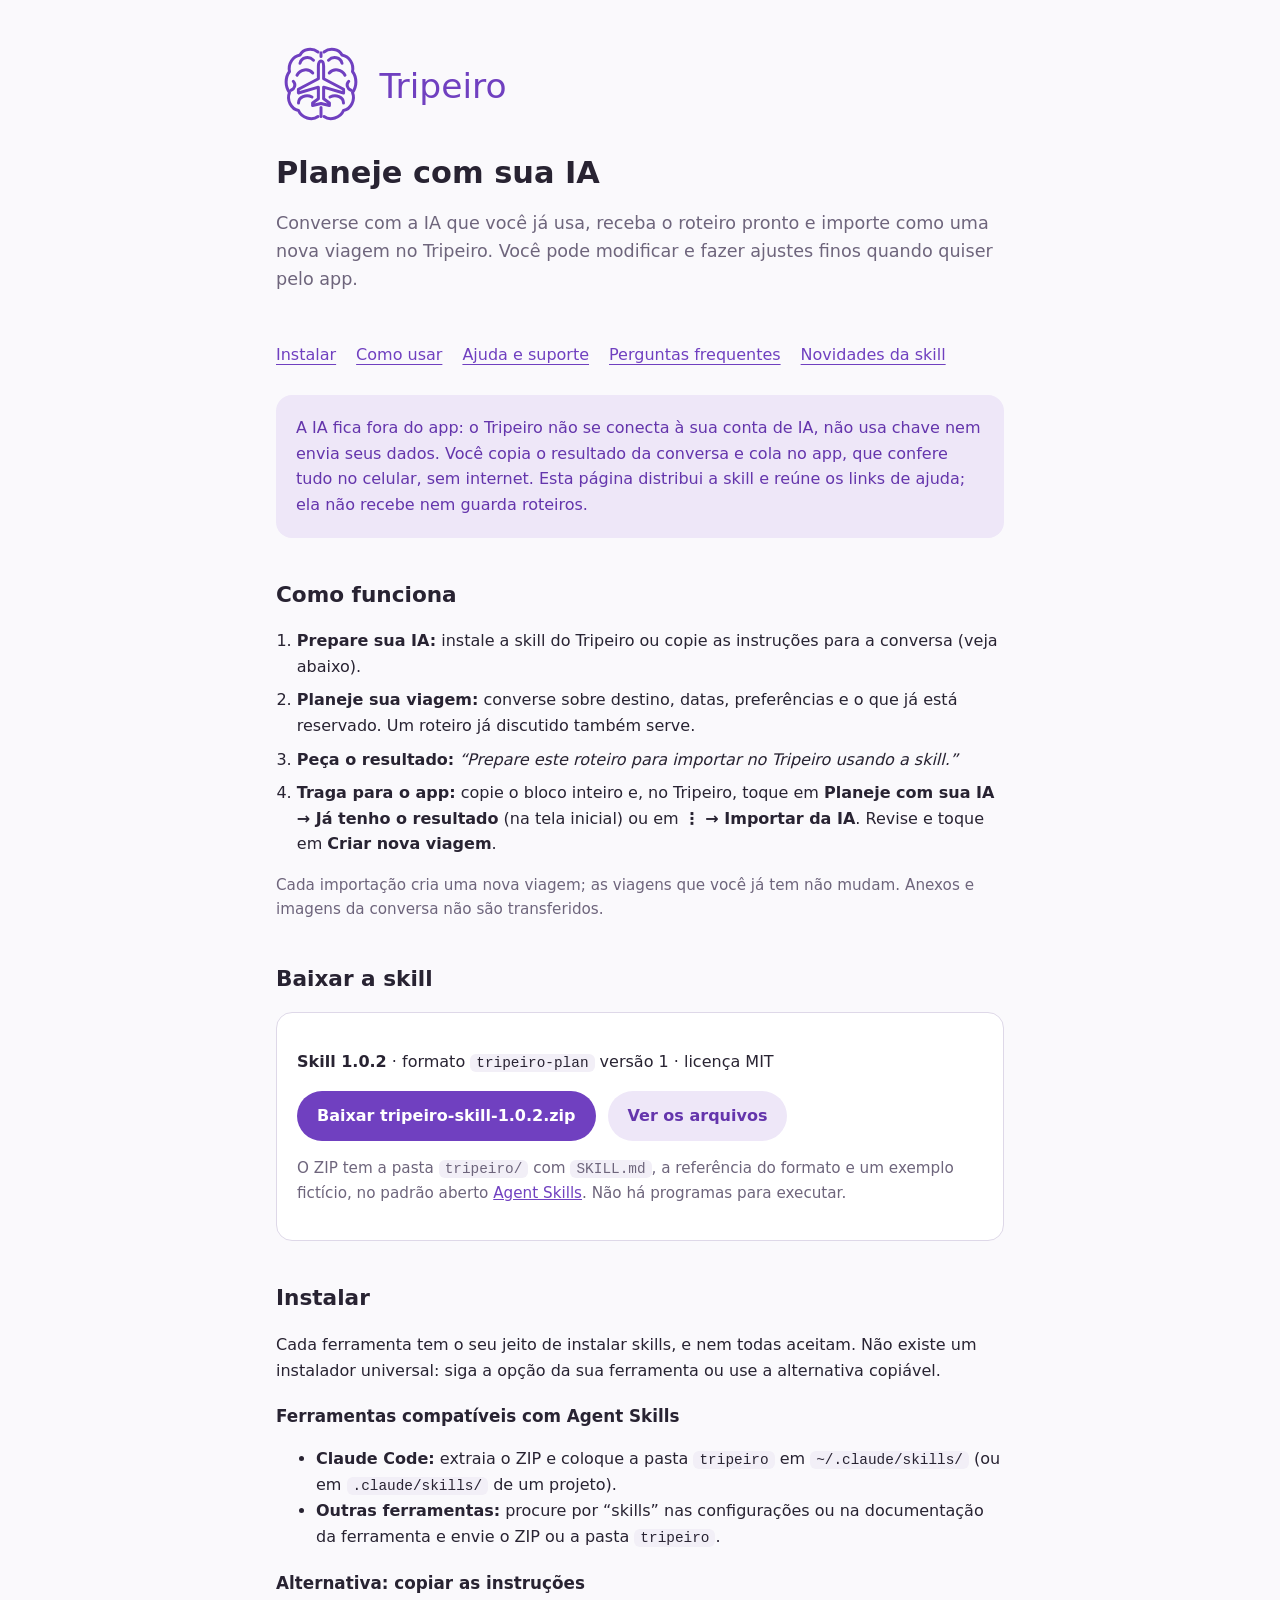
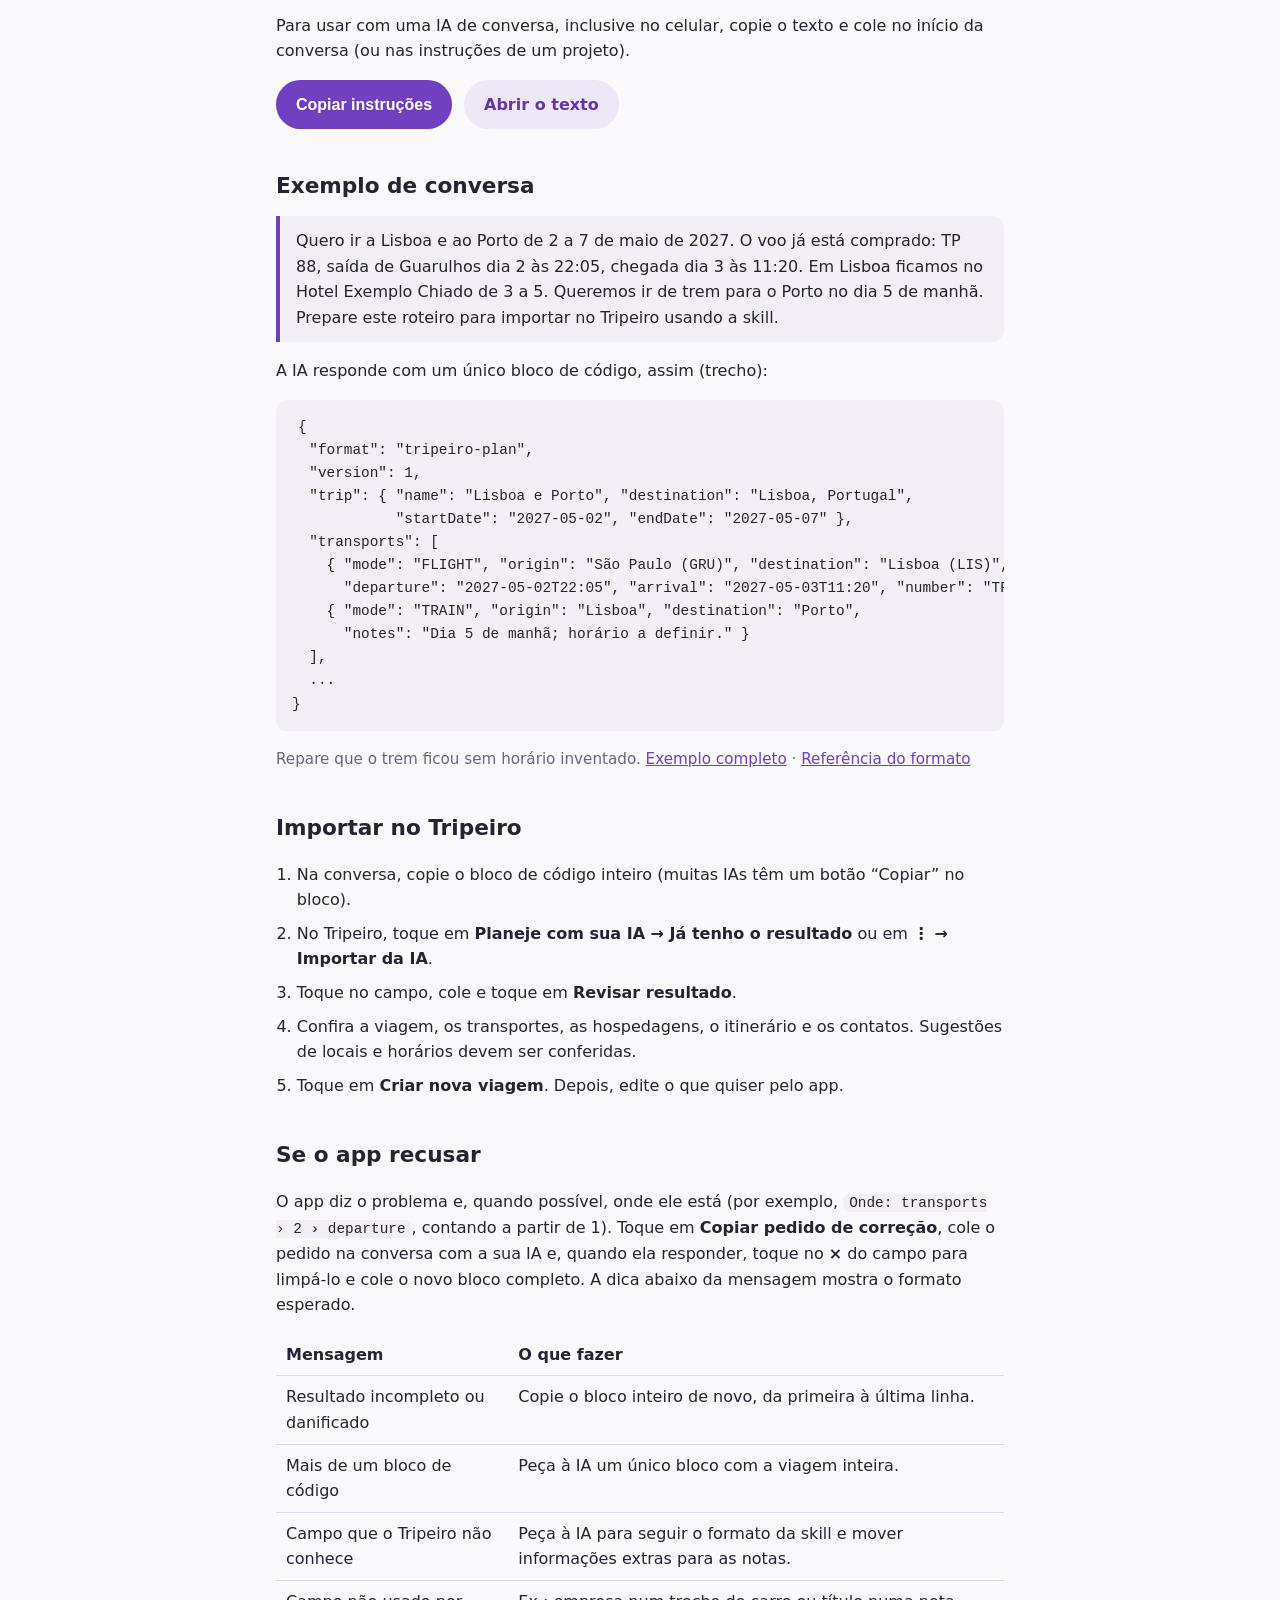
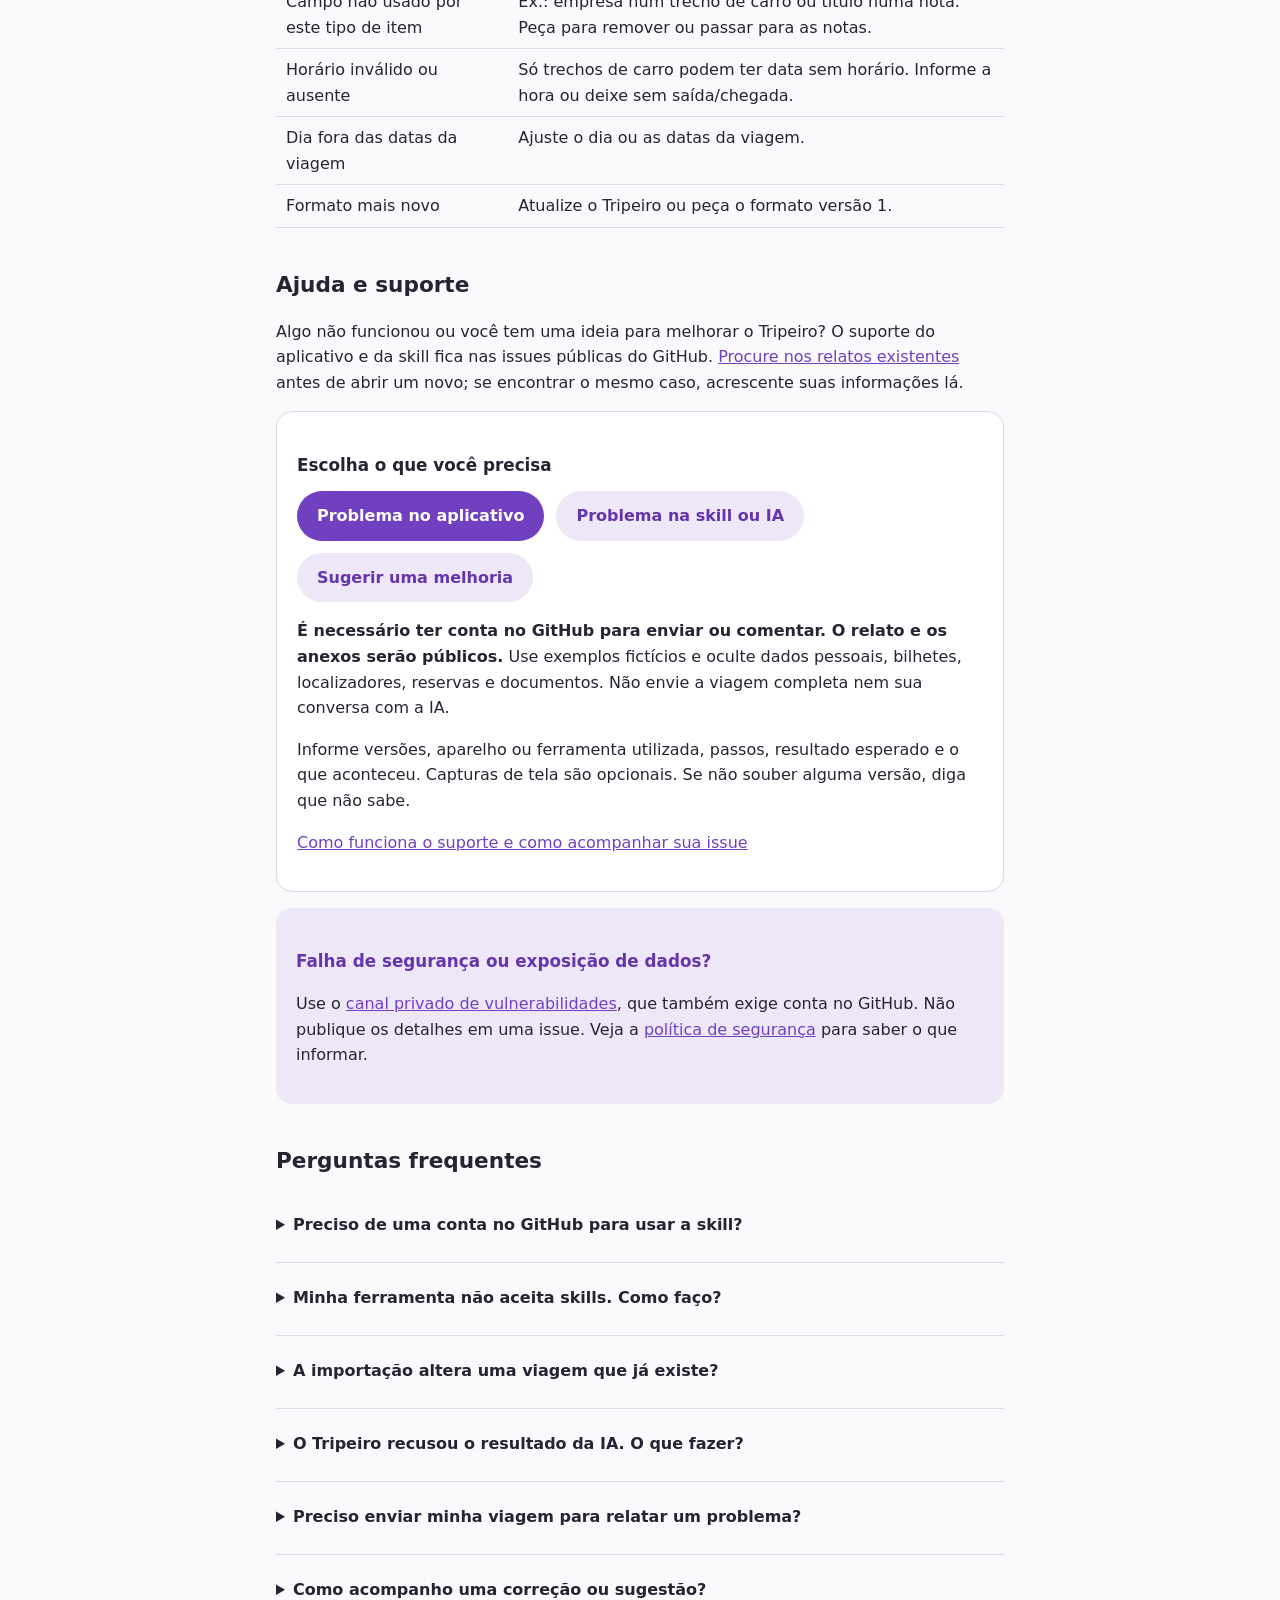
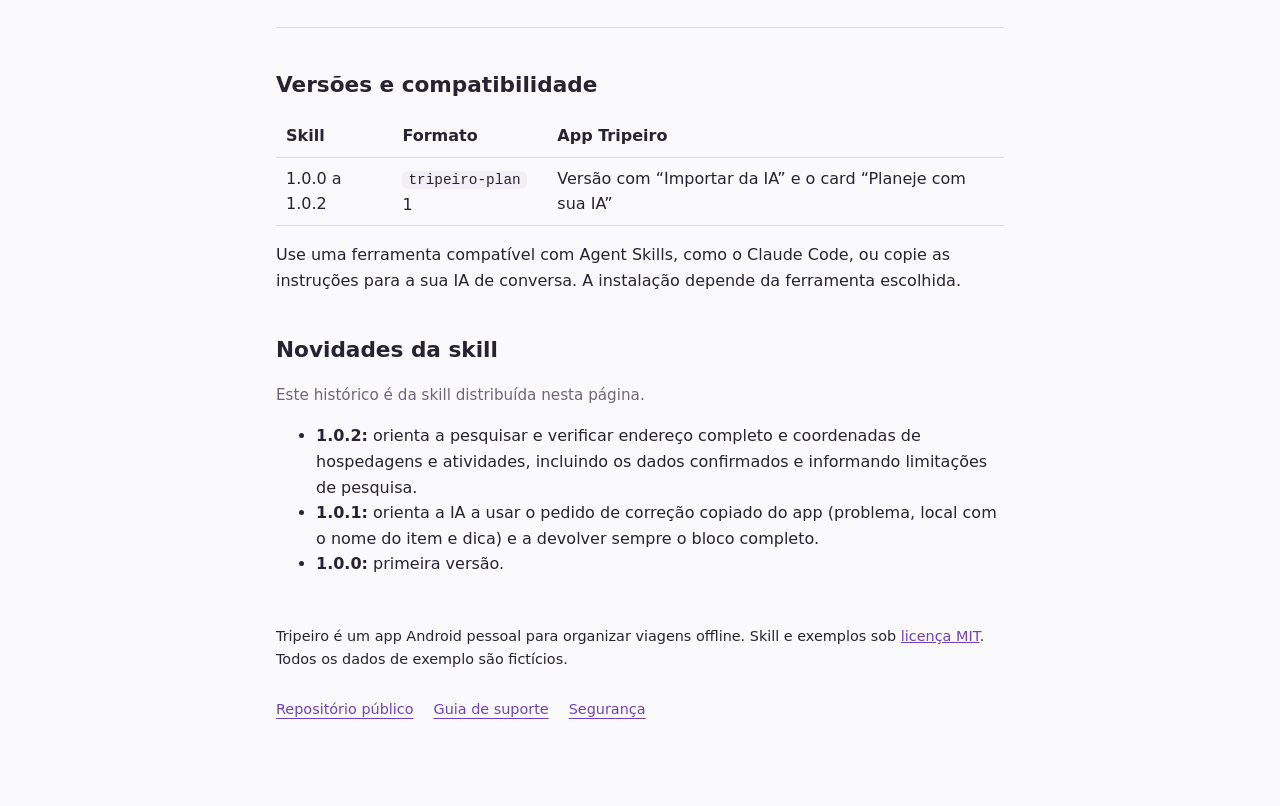
==== commit 668e0db8: "docs: reunir ajuda e suporte na pagina publica" ====
--- a/docs/index.html
+++ b/docs/index.html
@@ -3,8 +3,8 @@
 <head>
 <meta charset="utf-8">
 <meta name="viewport" content="width=device-width, initial-scale=1">
-<title>Tripeiro · Planeje com sua IA</title>
-<meta name="description" content="Skill do Tripeiro para planejar viagens com a sua IA e importar o resultado no app.">
+<title>Tripeiro · Planeje com sua IA e encontre ajuda</title>
+<meta name="description" content="Instale a skill do Tripeiro, importe roteiros da sua IA e encontre ajuda, relatos de problemas, sugestões e novidades.">
 <link rel="icon" href="assets/simbolo.svg" type="image/svg+xml">
 <style>
   :root {
@@ -42,6 +42,11 @@
   .button:hover { background:var(--hover); }
   .button.secondary { background:var(--soft); color:var(--softtext); }
   .actions { display:flex; flex-wrap:wrap; gap:12px; margin:12px 0; }
+  .quicklinks { display:flex; flex-wrap:wrap; gap:4px 20px; margin:12px 0; }
+  .quicklinks a { display:inline-flex; align-items:center; min-height:48px; text-underline-offset:4px; }
+  details { padding:12px 0; border-bottom:1px solid var(--line); }
+  summary { min-height:48px; padding:10px 0; font-weight:600; cursor:pointer; }
+  details p { margin:8px 0 12px; }
   code, pre { font-family:Consolas, "Roboto Mono", monospace; font-size:.9rem; }
   code { background:var(--raised); padding:1px 6px; border-radius:6px; }
   pre { background:var(--raised); padding:16px; border-radius:12px; overflow-x:auto; white-space:pre; }
@@ -63,8 +68,16 @@
   <p class="lead">Converse com a IA que você já usa, receba o roteiro pronto e importe como uma nova viagem no Tripeiro. Você pode modificar e fazer ajustes finos quando quiser pelo app.</p>
 </header>
 
+<nav class="quicklinks" aria-label="Nesta página">
+  <a href="#instalar">Instalar</a>
+  <a href="#importar">Como usar</a>
+  <a href="#ajuda">Ajuda e suporte</a>
+  <a href="#perguntas">Perguntas frequentes</a>
+  <a href="#historico">Novidades da skill</a>
+</nav>
+
 <div class="card soft">
-  A IA fica fora do app: o Tripeiro não se conecta à sua conta de IA, não usa chave nem envia seus dados. Você copia o resultado da conversa e cola no app, que confere tudo no celular, sem internet. Esta página só distribui a skill; ela não recebe nem guarda roteiros.
+  A IA fica fora do app: o Tripeiro não se conecta à sua conta de IA, não usa chave nem envia seus dados. Você copia o resultado da conversa e cola no app, que confere tudo no celular, sem internet. Esta página distribui a skill e reúne os links de ajuda; ela não recebe nem guarda roteiros.
 </div>
 
 <h2 id="como-funciona">Como funciona</h2>
@@ -143,6 +156,50 @@
   </tbody>
 </table>
 
+<h2 id="ajuda">Ajuda e suporte</h2>
+<p>Algo não funcionou ou você tem uma ideia para melhorar o Tripeiro? O suporte do aplicativo e da skill fica nas issues públicas do GitHub. <a href="https://github.com/gdonscoi/tripeiro/issues?q=is%3Aissue">Procure nos relatos existentes</a> antes de abrir um novo; se encontrar o mesmo caso, acrescente suas informações lá.</p>
+<div class="card">
+  <h3>Escolha o que você precisa</h3>
+  <div class="actions">
+    <a class="button" href="https://github.com/gdonscoi/tripeiro/issues/new?template=01-bug-app.yml">Problema no aplicativo</a>
+    <a class="button secondary" href="https://github.com/gdonscoi/tripeiro/issues/new?template=02-bug-skill.yml">Problema na skill ou IA</a>
+    <a class="button secondary" href="https://github.com/gdonscoi/tripeiro/issues/new?template=03-sugestao.yml">Sugerir uma melhoria</a>
+  </div>
+  <p><strong>É necessário ter conta no GitHub para enviar ou comentar. O relato e os anexos serão públicos.</strong> Use exemplos fictícios e oculte dados pessoais, bilhetes, localizadores, reservas e documentos. Não envie a viagem completa nem sua conversa com a IA.</p>
+  <p>Informe versões, aparelho ou ferramenta utilizada, passos, resultado esperado e o que aconteceu. Capturas de tela são opcionais. Se não souber alguma versão, diga que não sabe.</p>
+  <p><a href="https://github.com/gdonscoi/tripeiro/blob/main/SUPPORT.md">Como funciona o suporte e como acompanhar sua issue</a></p>
+</div>
+<div class="card soft">
+  <h3>Falha de segurança ou exposição de dados?</h3>
+  <p>Use o <a href="https://github.com/gdonscoi/tripeiro/security/advisories/new">canal privado de vulnerabilidades</a>, que também exige conta no GitHub. Não publique os detalhes em uma issue. Veja a <a href="https://github.com/gdonscoi/tripeiro/blob/main/SECURITY.md">política de segurança</a> para saber o que informar.</p>
+</div>
+
+<h2 id="perguntas">Perguntas frequentes</h2>
+<details>
+  <summary>Preciso de uma conta no GitHub para usar a skill?</summary>
+  <p>Não. Você pode baixar a skill ou abrir e copiar as instruções desta página sem conta no GitHub. Para enviar ou comentar um relato, sugestão ou vulnerabilidade no GitHub, é necessário entrar em uma conta. A ferramenta de IA escolhida pode ter seus próprios requisitos de acesso.</p>
+</details>
+<details>
+  <summary>Minha ferramenta não aceita skills. Como faço?</summary>
+  <p>Use a <a href="#copiar">alternativa copiável</a>: abra as instruções e cole o texto no início da conversa ou nas instruções de um projeto da sua IA.</p>
+</details>
+<details>
+  <summary>A importação altera uma viagem que já existe?</summary>
+  <p>Não. Cada importação cria uma nova viagem depois da sua revisão. As viagens existentes não mudam, e anexos e imagens da conversa não são transferidos.</p>
+</details>
+<details>
+  <summary>O Tripeiro recusou o resultado da IA. O que fazer?</summary>
+  <p>Use o <strong>Copiar pedido de correção</strong> no app e cole o pedido na conversa com a IA. Depois, limpe o campo e cole o novo bloco completo. Consulte também as <a href="#problemas">mensagens e orientações de correção</a>. Se o problema continuar, use o formulário de <a href="https://github.com/gdonscoi/tripeiro/issues/new?template=02-bug-skill.yml">problema na skill ou importação da IA</a>, com um exemplo fictício.</p>
+</details>
+<details>
+  <summary>Preciso enviar minha viagem para relatar um problema?</summary>
+  <p>Não. Descreva os passos com dados fictícios e, se ajudar, inclua uma captura com informações pessoais ocultadas. Não envie a viagem completa, bilhetes, documentos, reservas nem sua conversa inteira com a IA. Suspeitas de vulnerabilidade vão para o canal privado de segurança.</p>
+</details>
+<details>
+  <summary>Como acompanho uma correção ou sugestão?</summary>
+  <p>Acompanhe os comentários na sua issue e use a opção de inscrição do GitHub para receber atualizações. O mantenedor pode pedir mais informações e informa a versão corrigida ou a alteração publicada quando houver uma entrega. Sugestões são avaliadas, sem prazo de implementação garantido. Veja o <a href="https://github.com/gdonscoi/tripeiro/blob/main/SUPPORT.md">guia de suporte</a>.</p>
+</details>
+
 <h2 id="verificado">Versões e compatibilidade</h2>
 <table>
   <thead><tr><th>Skill</th><th>Formato</th><th>App Tripeiro</th></tr></thead>
@@ -150,8 +207,21 @@
 </table>
 <p>Use uma ferramenta compatível com Agent Skills, como o Claude Code, ou copie as instruções para a sua IA de conversa. A instalação depende da ferramenta escolhida.</p>
 
+<h2 id="historico">Novidades da skill</h2>
+<p class="muted">Este histórico é da skill distribuída nesta página.</p>
+<ul>
+  <li><strong>1.0.2:</strong> orienta a pesquisar e verificar endereço completo e coordenadas de hospedagens e atividades, incluindo os dados confirmados e informando limitações de pesquisa.</li>
+  <li><strong>1.0.1:</strong> orienta a IA a usar o pedido de correção copiado do app (problema, local com o nome do item e dica) e a devolver sempre o bloco completo.</li>
+  <li><strong>1.0.0:</strong> primeira versão.</li>
+</ul>
+
 <footer>
   <p>Tripeiro é um app Android pessoal para organizar viagens offline. Skill e exemplos sob <a href="https://github.com/gdonscoi/tripeiro/blob/main/LICENSE">licença MIT</a>. Todos os dados de exemplo são fictícios.</p>
+  <nav class="quicklinks" aria-label="Mais informações">
+    <a href="https://github.com/gdonscoi/tripeiro">Repositório público</a>
+    <a href="https://github.com/gdonscoi/tripeiro/blob/main/SUPPORT.md">Guia de suporte</a>
+    <a href="https://github.com/gdonscoi/tripeiro/blob/main/SECURITY.md">Segurança</a>
+  </nav>
 </footer>
 </main>
 <script>
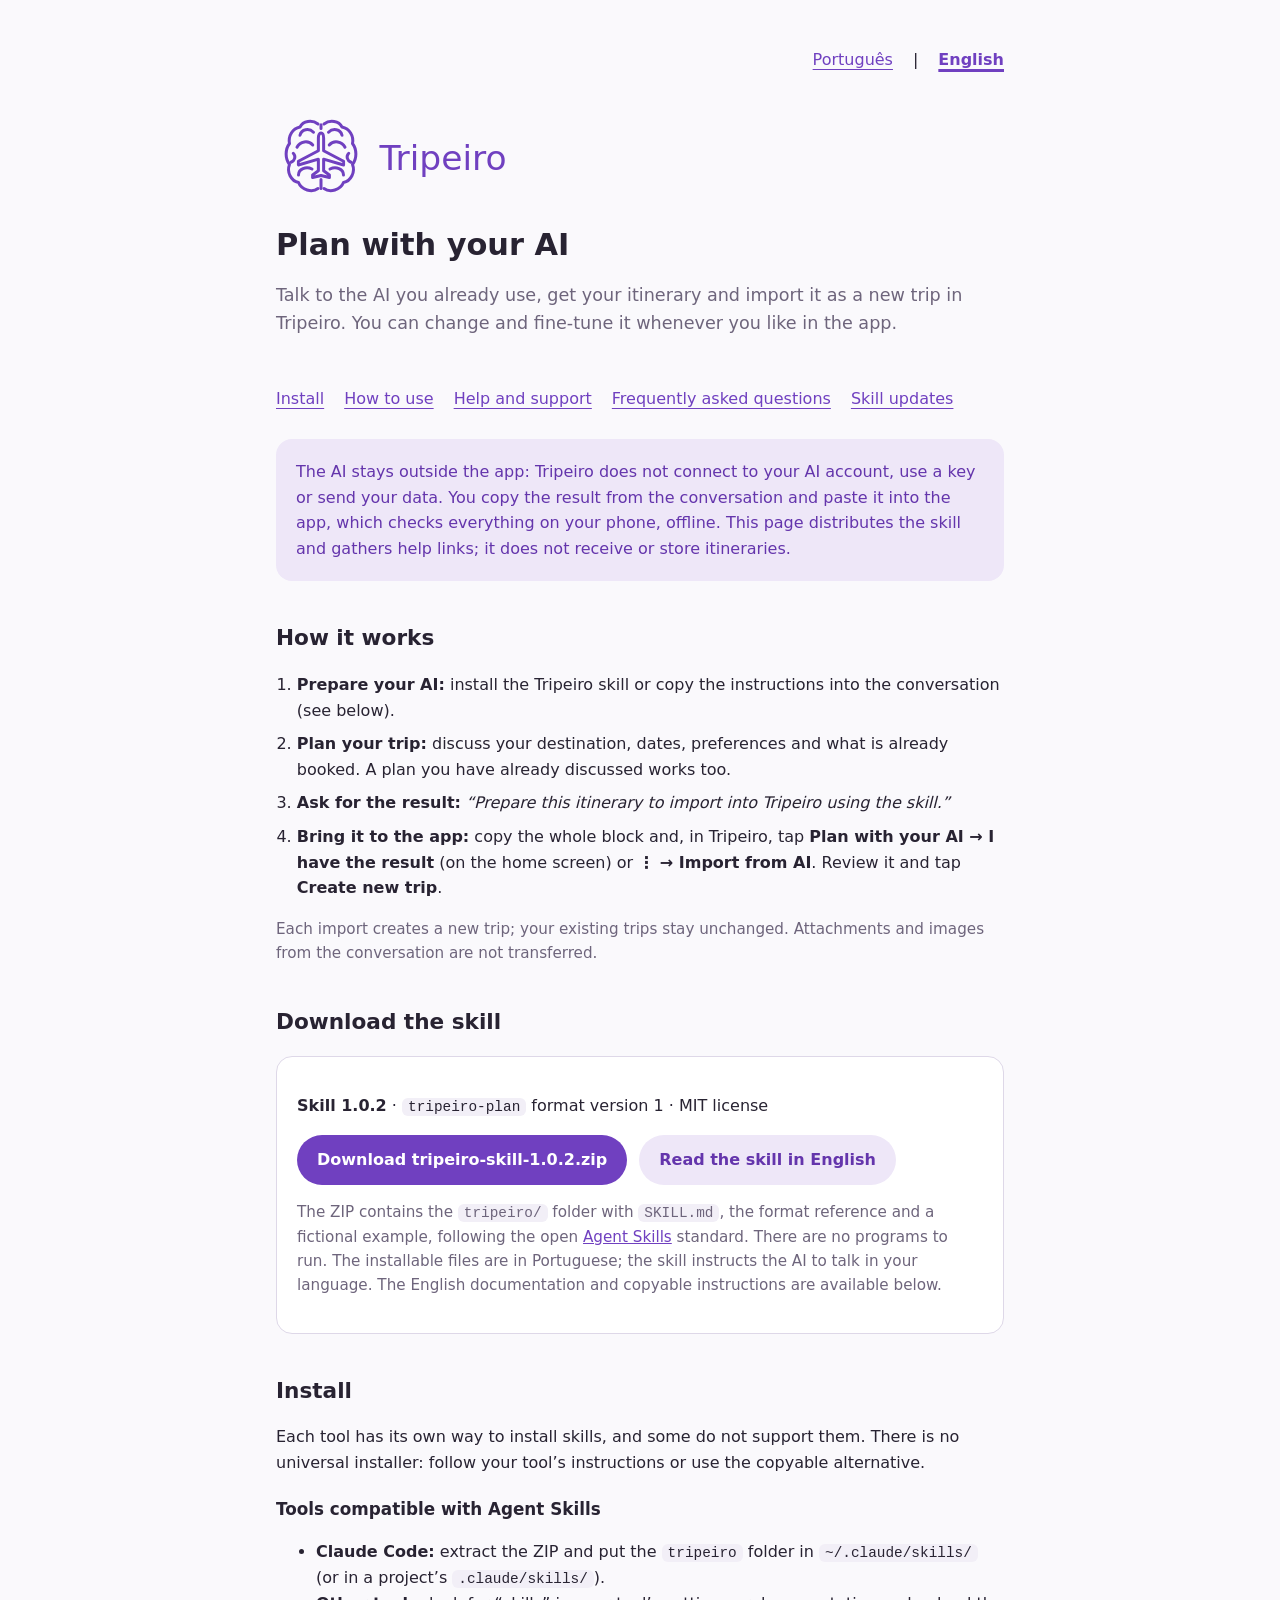
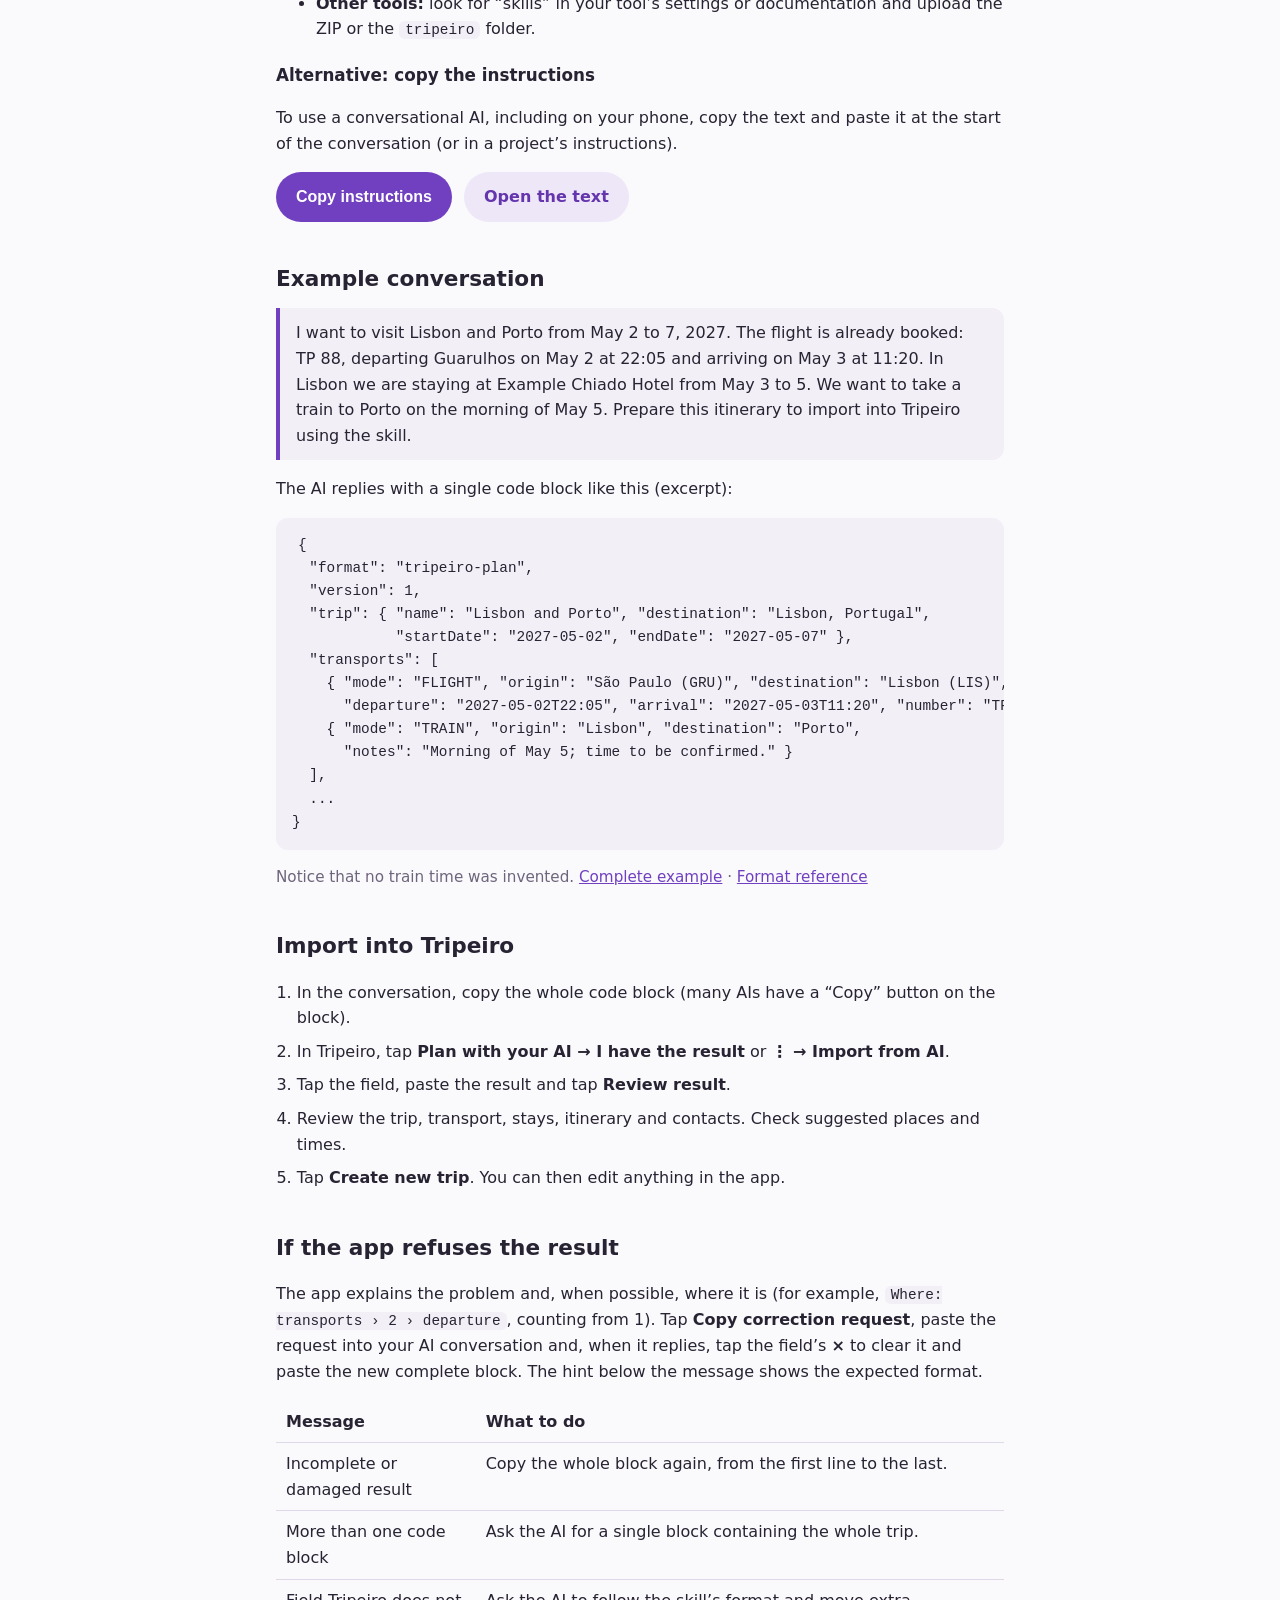
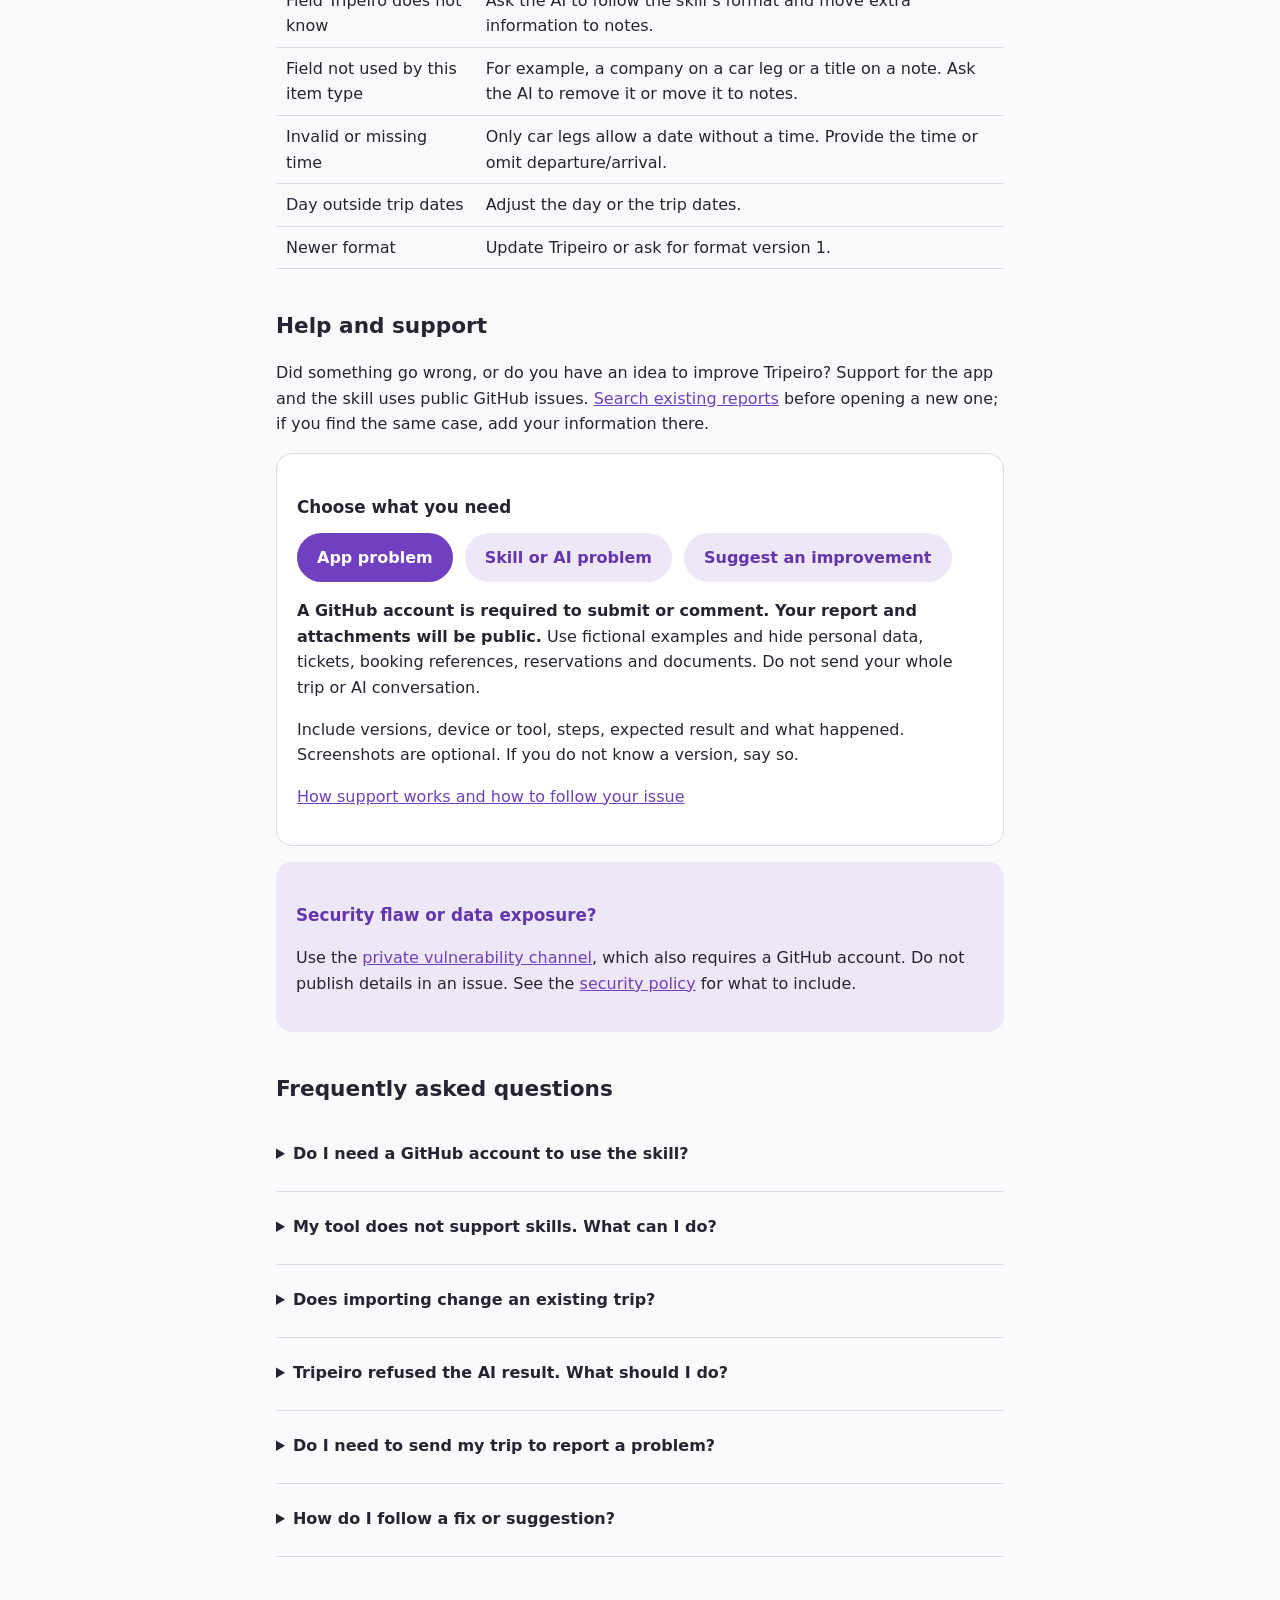
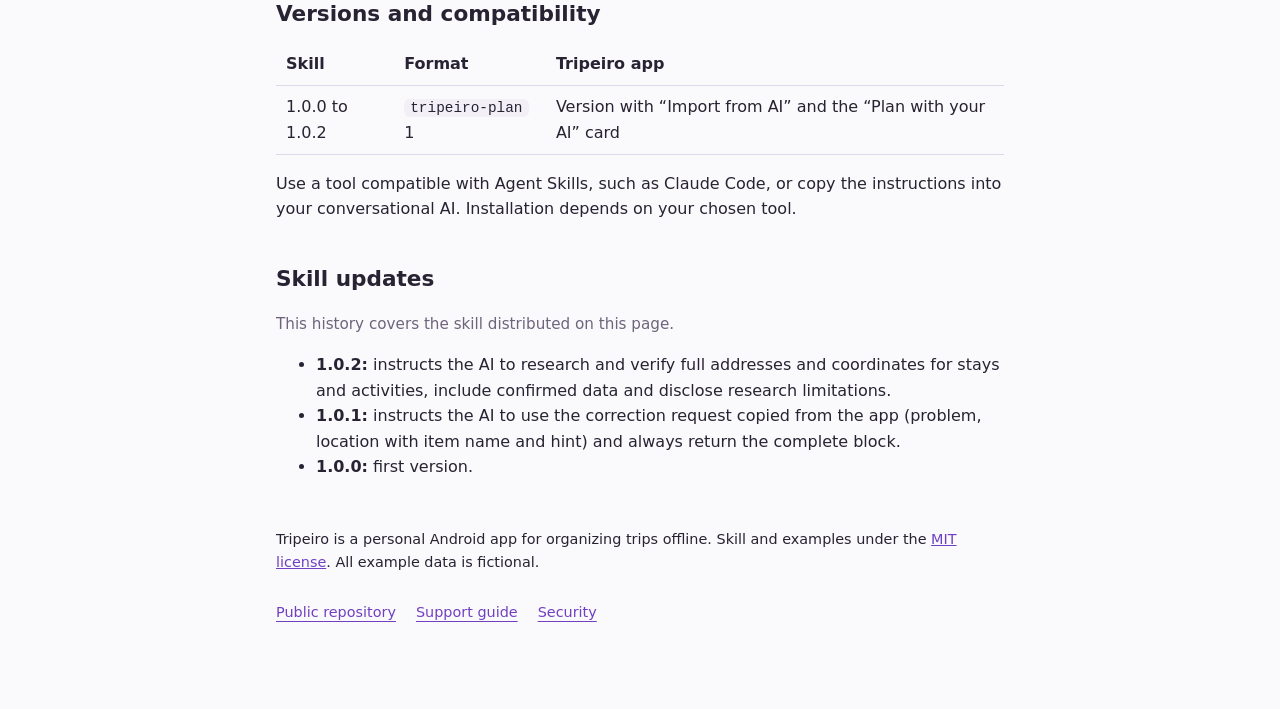
==== commit 81883645: "feat: publica guia e instrucoes em portugues e ingles" ====
--- a/docs/index.html
+++ b/docs/index.html
@@ -6,61 +6,16 @@
 <title>Tripeiro · Planeje com sua IA e encontre ajuda</title>
 <meta name="description" content="Instale a skill do Tripeiro, importe roteiros da sua IA e encontre ajuda, relatos de problemas, sugestões e novidades.">
 <link rel="icon" href="assets/simbolo.svg" type="image/svg+xml">
-<style>
-  :root {
-    --bg:#FAF9FC; --surface:#FFFFFF; --raised:#F2EFF7; --text:#282332; --muted:#6E657C; --line:#DED8E8;
-    --primary:#7040C0; --hover:#5E32A8; --on:#FFFFFF; --soft:#EEE7F8; --softtext:#6435AC; --error:#AC3046;
-    --radius:16px; color-scheme:light;
-  }
-  @media (prefers-color-scheme: dark) {
-    :root {
-      --bg:#17141D; --surface:#211C2A; --raised:#2B2436; --text:#F3EEF8; --muted:#B8ADC8; --line:#44384F;
-      --primary:#BB9AF0; --hover:#CCB2F6; --on:#241336; --soft:#352746; --softtext:#D6BDFB; --error:#FF9BAA;
-      color-scheme:dark;
-    }
-    .logo-light { display:none; }
-    .logo-dark { display:block !important; }
-  }
-  * { box-sizing:border-box; }
-  body { margin:0; background:var(--bg); color:var(--text); font:16px/1.6 "Segoe UI", Roboto, system-ui, sans-serif; }
-  main { max-width:760px; margin:0 auto; padding:24px 16px 64px; }
-  header { padding:16px 0 8px; }
-  header img { width:240px; max-width:70%; height:auto; }
-  .logo-dark { display:none; }
-  h1 { font-size:1.9rem; line-height:1.25; margin:16px 0 8px; }
-  h2 { font-size:1.35rem; margin:40px 0 12px; }
-  h3 { font-size:1.05rem; margin:20px 0 6px; }
-  p, li { color:var(--text); }
-  .lead { font-size:1.1rem; color:var(--muted); }
-  a { color:var(--primary); }
-  .card { background:var(--surface); border:1px solid var(--line); border-radius:var(--radius); padding:20px; margin:16px 0; }
-  .soft { background:var(--soft); color:var(--softtext); border:none; }
-  ol.steps { padding-left:1.3em; }
-  ol.steps li { margin:8px 0; }
-  .button { display:inline-flex; align-items:center; gap:8px; min-height:48px; padding:12px 20px; border-radius:999px;
-    background:var(--primary); color:var(--on); text-decoration:none; font-weight:600; border:none; font-size:1rem; cursor:pointer; }
-  .button:hover { background:var(--hover); }
-  .button.secondary { background:var(--soft); color:var(--softtext); }
-  .actions { display:flex; flex-wrap:wrap; gap:12px; margin:12px 0; }
-  .quicklinks { display:flex; flex-wrap:wrap; gap:4px 20px; margin:12px 0; }
-  .quicklinks a { display:inline-flex; align-items:center; min-height:48px; text-underline-offset:4px; }
-  details { padding:12px 0; border-bottom:1px solid var(--line); }
-  summary { min-height:48px; padding:10px 0; font-weight:600; cursor:pointer; }
-  details p { margin:8px 0 12px; }
-  code, pre { font-family:Consolas, "Roboto Mono", monospace; font-size:.9rem; }
-  code { background:var(--raised); padding:1px 6px; border-radius:6px; }
-  pre { background:var(--raised); padding:16px; border-radius:12px; overflow-x:auto; white-space:pre; }
-  blockquote { margin:0; padding:12px 16px; border-left:4px solid var(--primary); background:var(--raised); border-radius:0 12px 12px 0; }
-  table { width:100%; border-collapse:collapse; display:block; overflow-x:auto; }
-  th, td { text-align:left; padding:8px 10px; border-bottom:1px solid var(--line); vertical-align:top; }
-  .muted { color:var(--muted); font-size:.95rem; }
-  #copy-status { margin-left:4px; color:var(--muted); }
-  footer { margin-top:48px; color:var(--muted); font-size:.9rem; }
-  :focus-visible { outline:3px solid var(--primary); outline-offset:2px; }
-</style>
+<link rel="stylesheet" href="assets/site.css">
+<script src="assets/language.js"></script>
 </head>
 <body>
 <main>
+<nav class="quicklinks language" aria-label="Idioma">
+  <a href="?lang=pt" data-language="pt" lang="pt-BR" hreflang="pt-BR" aria-current="page">Português</a>
+  <span aria-hidden="true">|</span>
+  <a href="en/?lang=en" data-language="en" lang="en" hreflang="en">English</a>
+</nav>
 <header>
   <img class="logo-light" src="assets/logo.svg" alt="Tripeiro" width="320" height="120">
   <img class="logo-dark" src="assets/logo-escuro.svg" alt="Tripeiro" width="320" height="120">
@@ -224,17 +179,5 @@
   </nav>
 </footer>
 </main>
-<script>
-  document.getElementById('copy').addEventListener('click', async () => {
-    const status = document.getElementById('copy-status');
-    try {
-      const text = await (await fetch('instrucoes.txt')).text();
-      await navigator.clipboard.writeText(text);
-      status.textContent = 'Instruções copiadas.';
-    } catch (e) {
-      status.textContent = 'Não foi possível copiar. Use “Abrir o texto” e copie de lá.';
-    }
-  });
-</script>
 </body>
 </html>
--- a/docs/assets/site.css
+++ b/docs/assets/site.css
@@ -0,0 +1,54 @@
+:root {
+    --bg:#FAF9FC; --surface:#FFFFFF; --raised:#F2EFF7; --text:#282332; --muted:#6E657C; --line:#DED8E8;
+    --primary:#7040C0; --hover:#5E32A8; --on:#FFFFFF; --soft:#EEE7F8; --softtext:#6435AC; --error:#AC3046;
+    --radius:16px; color-scheme:light;
+  }
+  @media (prefers-color-scheme: dark) {
+    :root {
+      --bg:#17141D; --surface:#211C2A; --raised:#2B2436; --text:#F3EEF8; --muted:#B8ADC8; --line:#44384F;
+      --primary:#BB9AF0; --hover:#CCB2F6; --on:#241336; --soft:#352746; --softtext:#D6BDFB; --error:#FF9BAA;
+      color-scheme:dark;
+    }
+    .logo-light { display:none; }
+    .logo-dark { display:block !important; }
+  }
+  * { box-sizing:border-box; }
+  body { margin:0; background:var(--bg); color:var(--text); font:16px/1.6 "Segoe UI", Roboto, system-ui, sans-serif; }
+  main { max-width:760px; margin:0 auto; padding:24px 16px 64px; }
+  header { padding:16px 0 8px; }
+  header img { width:240px; max-width:70%; height:auto; }
+  .logo-dark { display:none; }
+  h1 { font-size:1.9rem; line-height:1.25; margin:16px 0 8px; }
+  h2 { font-size:1.35rem; margin:40px 0 12px; }
+  h3 { font-size:1.05rem; margin:20px 0 6px; }
+  p, li { color:var(--text); }
+  .lead { font-size:1.1rem; color:var(--muted); }
+  a { color:var(--primary); }
+  .card { background:var(--surface); border:1px solid var(--line); border-radius:var(--radius); padding:20px; margin:16px 0; }
+  .soft { background:var(--soft); color:var(--softtext); border:none; }
+  ol.steps { padding-left:1.3em; }
+  ol.steps li { margin:8px 0; }
+  .button { display:inline-flex; align-items:center; gap:8px; min-height:48px; padding:12px 20px; border-radius:999px;
+    background:var(--primary); color:var(--on); text-decoration:none; font-weight:600; border:none; font-size:1rem; cursor:pointer; }
+  .button:hover { background:var(--hover); }
+  .button.secondary { background:var(--soft); color:var(--softtext); }
+  .actions { display:flex; flex-wrap:wrap; gap:12px; margin:12px 0; }
+  .quicklinks { display:flex; flex-wrap:wrap; gap:4px 20px; margin:12px 0; }
+  .quicklinks a { display:inline-flex; align-items:center; min-height:48px; text-underline-offset:4px; }
+  details { padding:12px 0; border-bottom:1px solid var(--line); }
+  summary { min-height:48px; padding:10px 0; font-weight:600; cursor:pointer; }
+  details p { margin:8px 0 12px; }
+  code, pre { font-family:Consolas, "Roboto Mono", monospace; font-size:.9rem; }
+  code { background:var(--raised); padding:1px 6px; border-radius:6px; }
+  pre { background:var(--raised); padding:16px; border-radius:12px; overflow-x:auto; white-space:pre; }
+  blockquote { margin:0; padding:12px 16px; border-left:4px solid var(--primary); background:var(--raised); border-radius:0 12px 12px 0; }
+  table { width:100%; border-collapse:collapse; display:block; overflow-x:auto; }
+  th, td { text-align:left; padding:8px 10px; border-bottom:1px solid var(--line); vertical-align:top; }
+  .muted { color:var(--muted); font-size:.95rem; }
+  #copy-status { margin-left:4px; color:var(--muted); }
+  footer { margin-top:48px; color:var(--muted); font-size:.9rem; }
+  :focus-visible { outline:3px solid var(--primary); outline-offset:2px; }
+  .language { justify-content:flex-end; align-items:center; }
+  .language [aria-current] { font-weight:700; text-decoration-thickness:3px; }
+  .button { max-width:100%; overflow-wrap:anywhere; }
+  .button:disabled { opacity:.65; cursor:wait; }
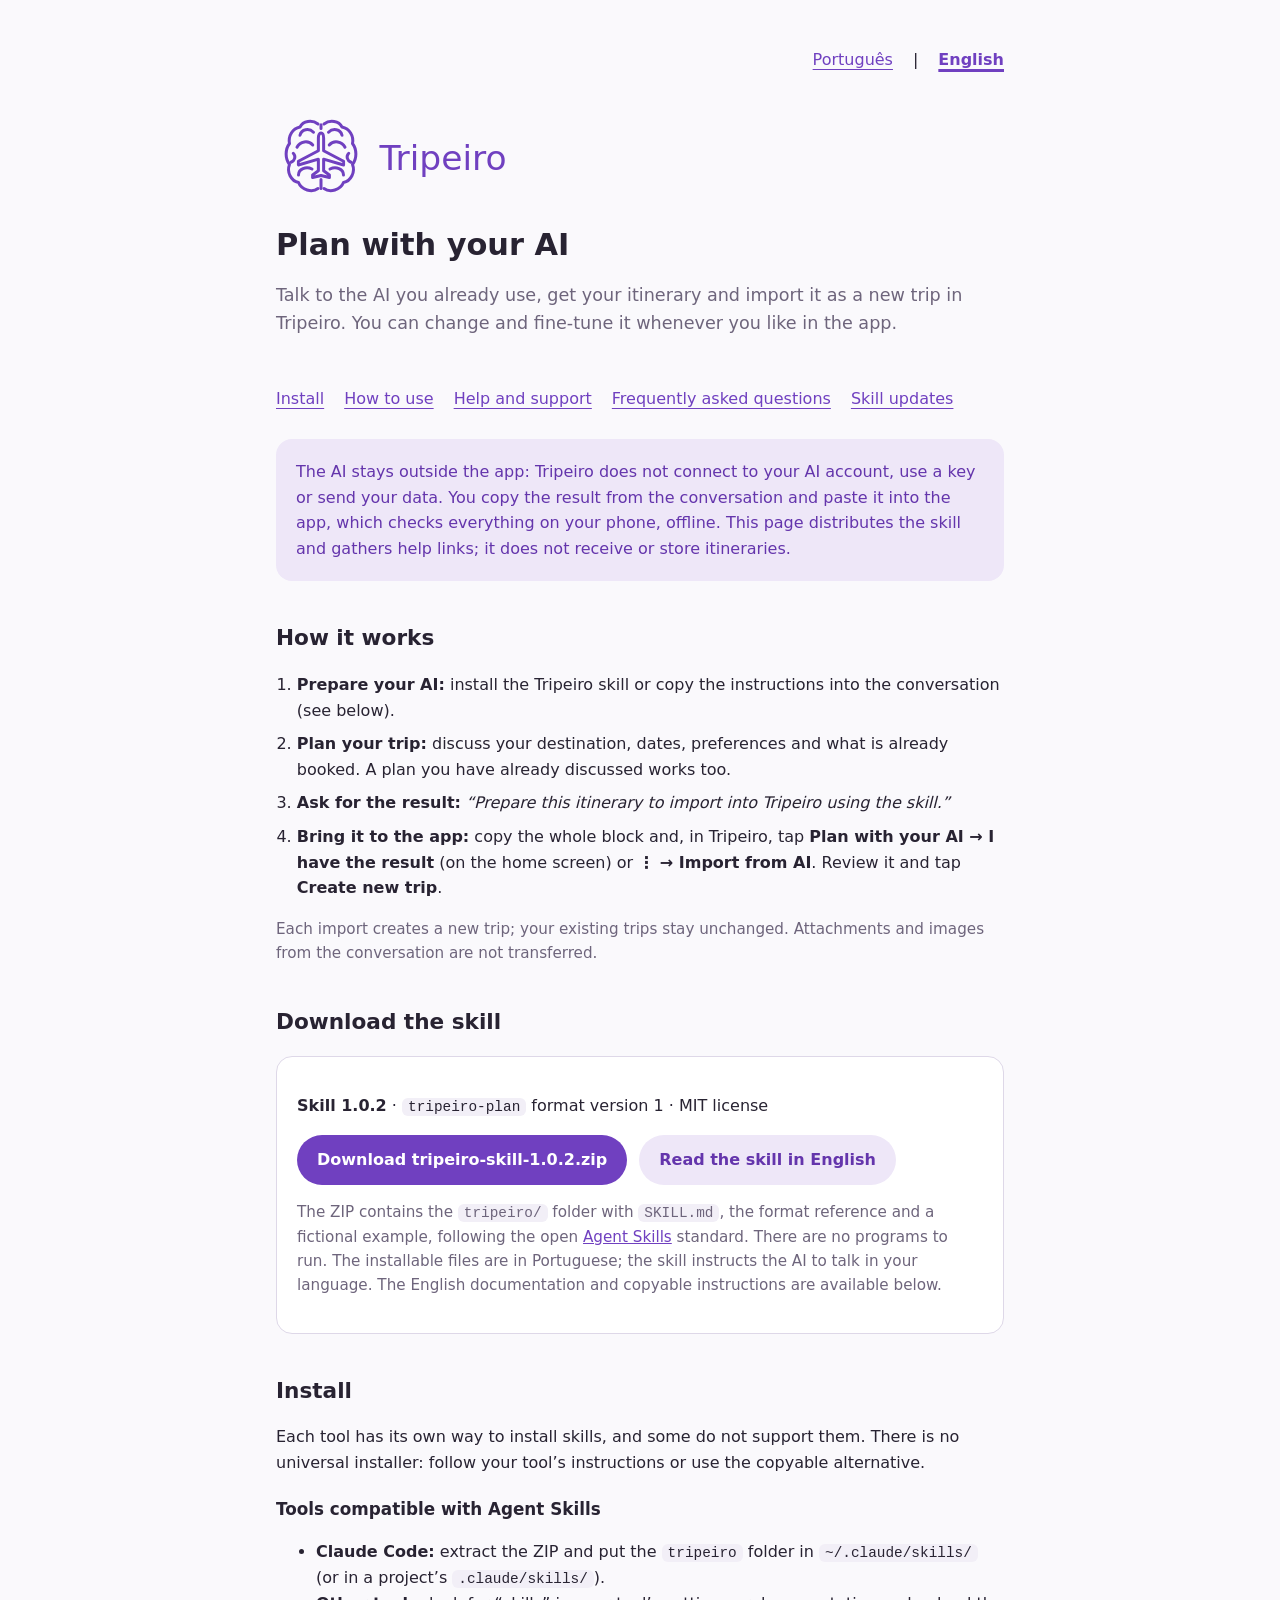
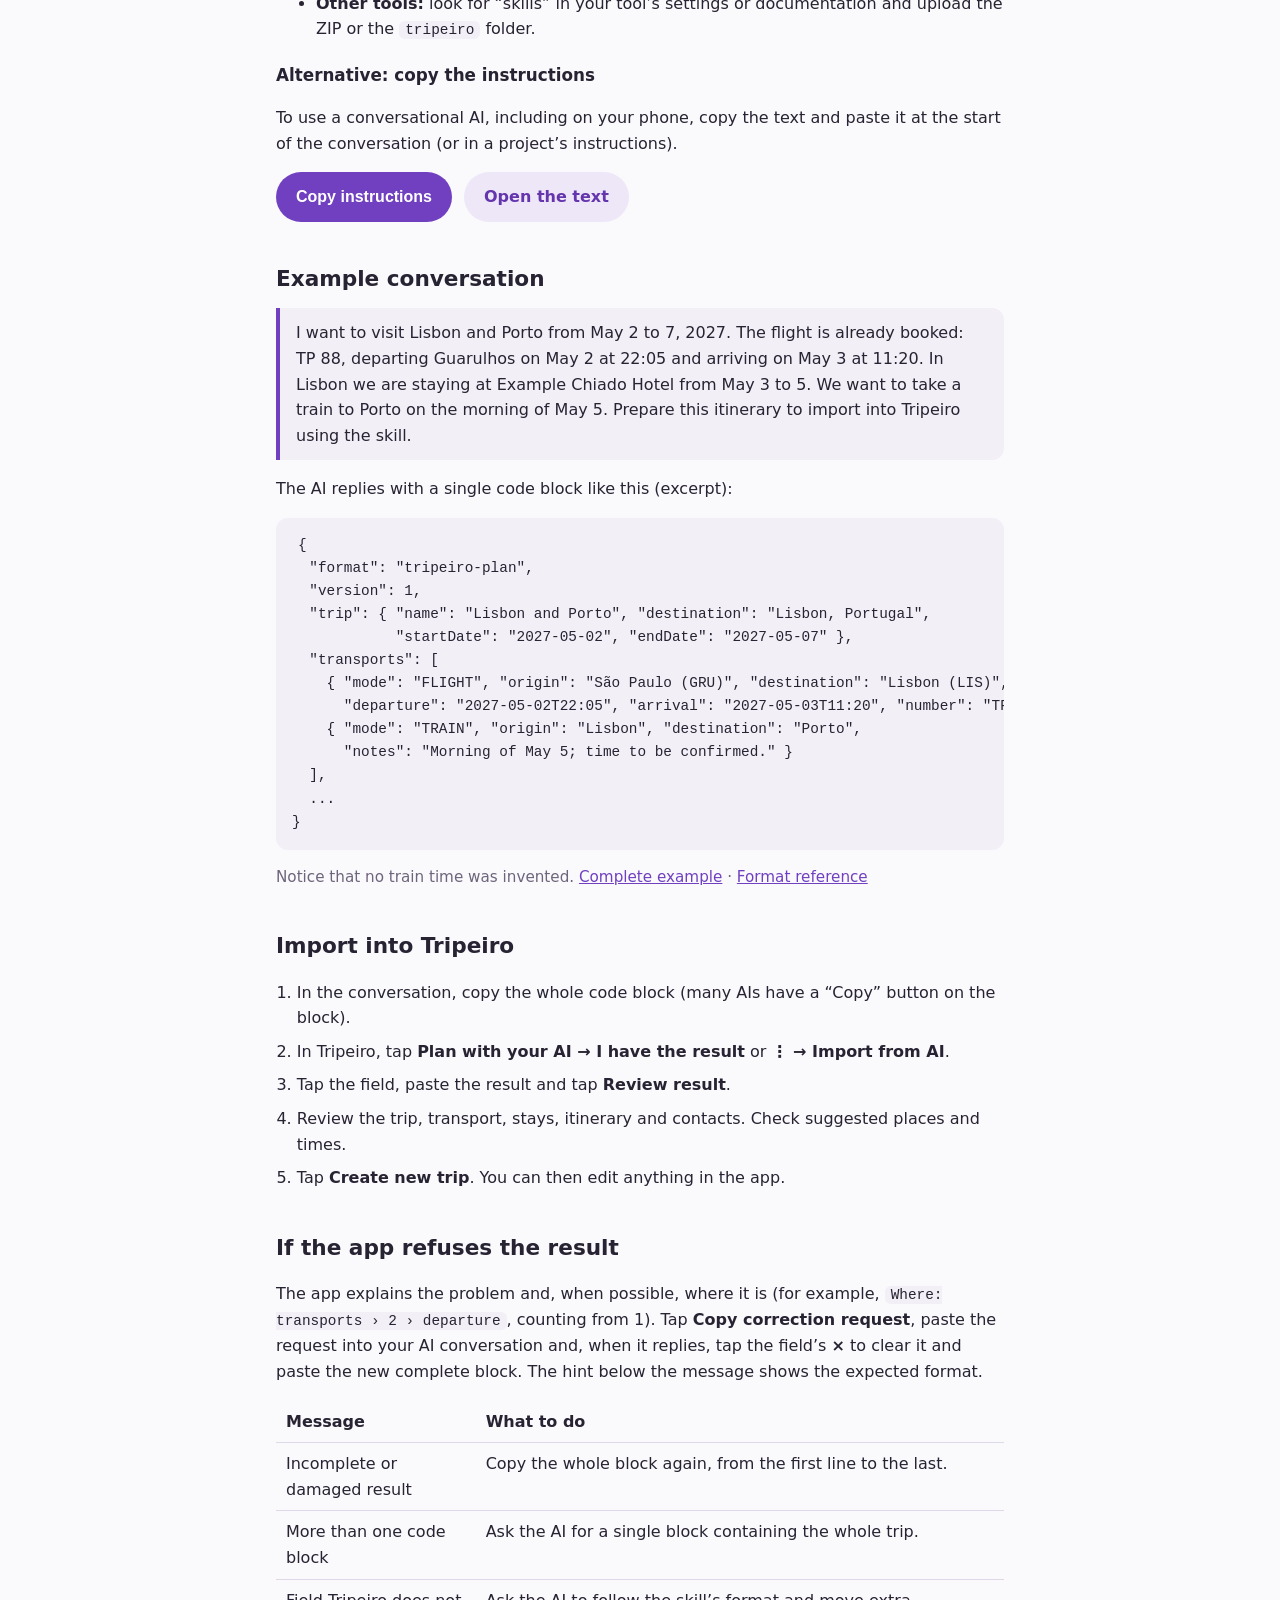
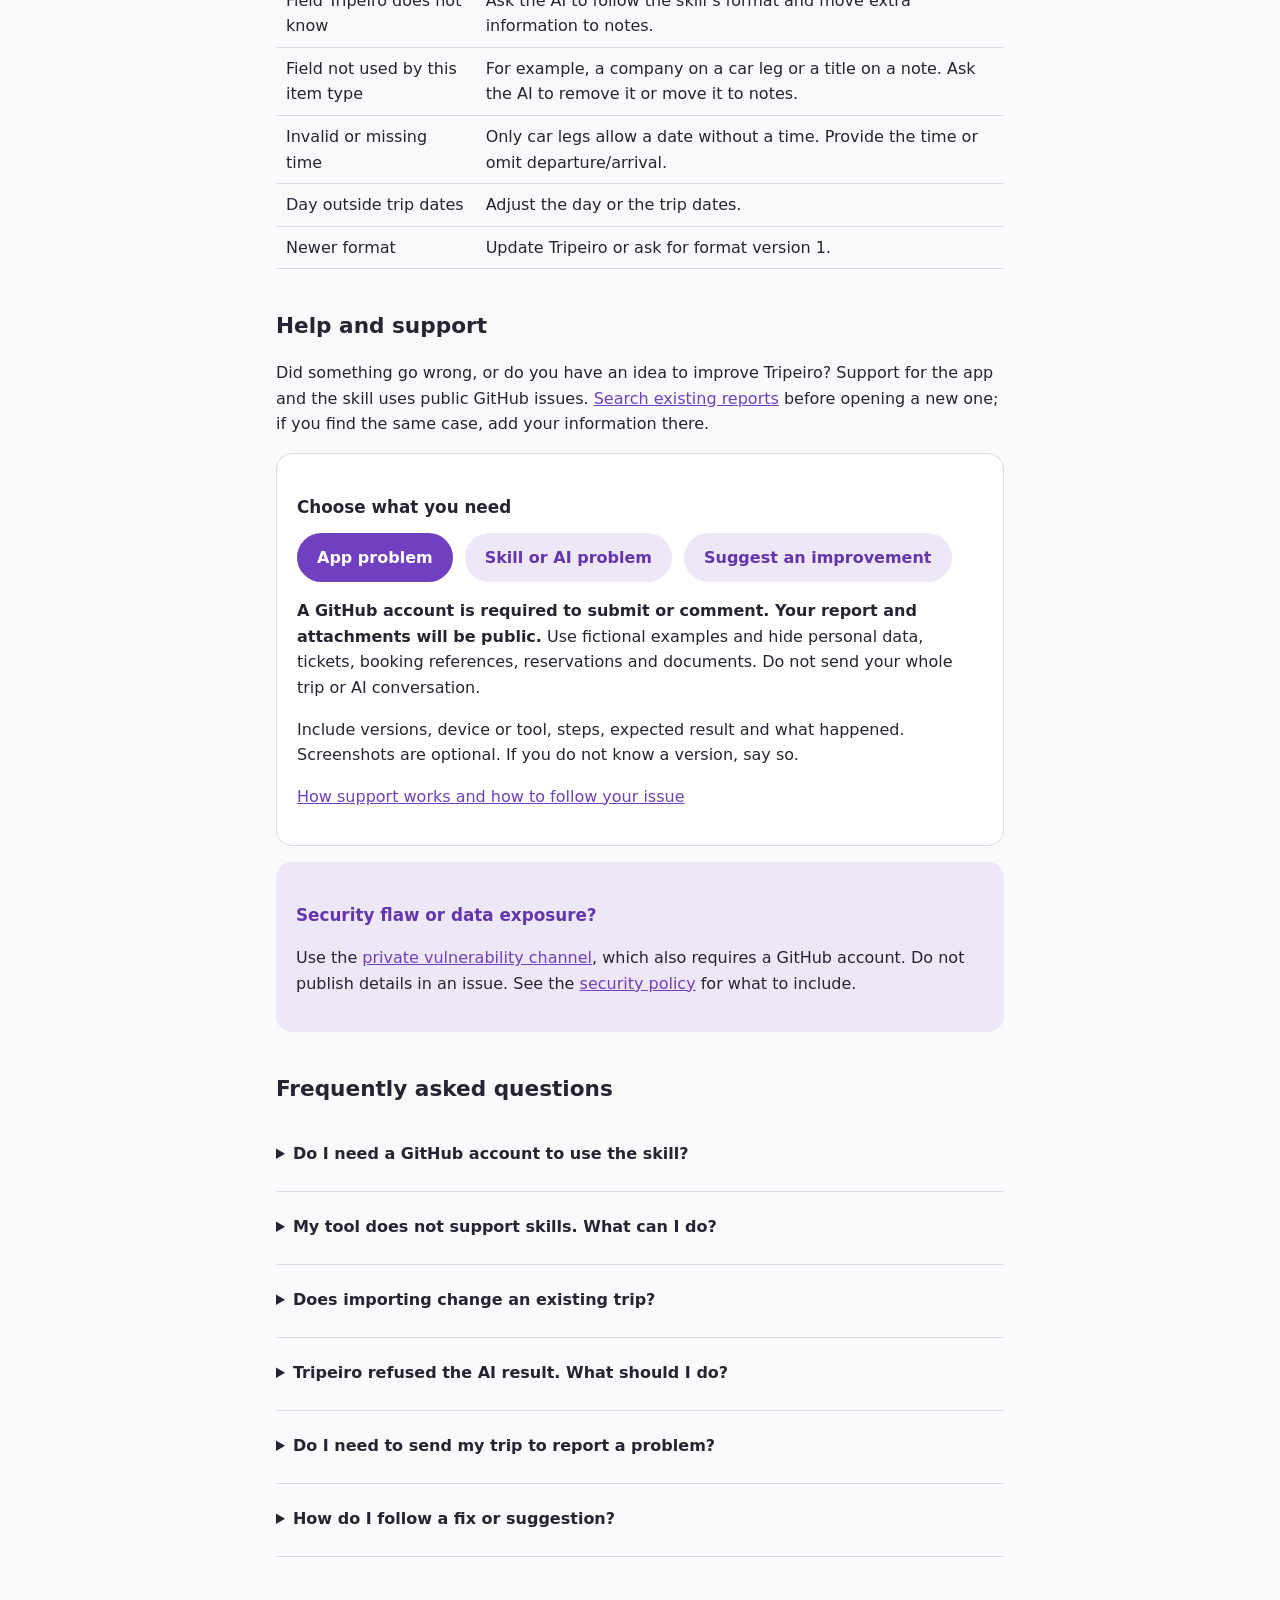
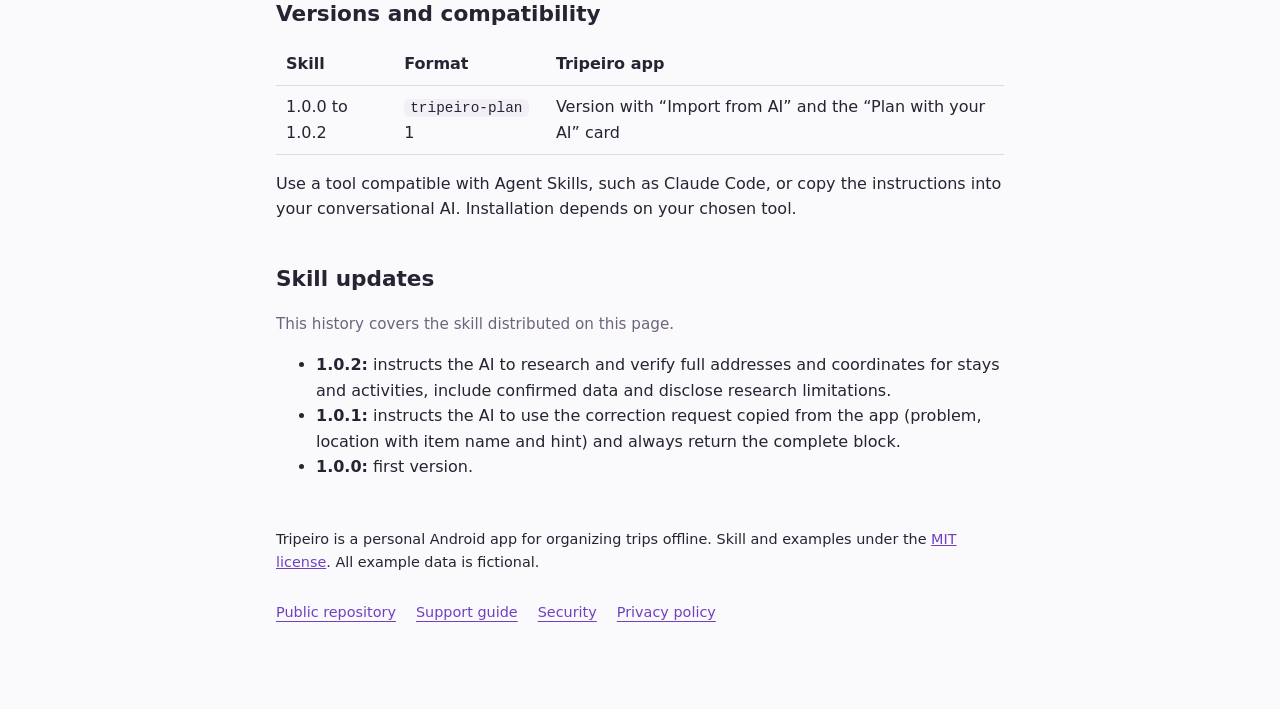
==== commit a8ac1a6c: "docs: prepara politica de privacidade pt e en do Tripeiro" ====
--- a/docs/index.html
+++ b/docs/index.html
@@ -176,6 +176,7 @@
     <a href="https://github.com/gdonscoi/tripeiro">Repositório público</a>
     <a href="https://github.com/gdonscoi/tripeiro/blob/main/SUPPORT.md">Guia de suporte</a>
     <a href="https://github.com/gdonscoi/tripeiro/blob/main/SECURITY.md">Segurança</a>
+    <a href="privacidade.html">Política de privacidade</a>
   </nav>
 </footer>
 </main>
